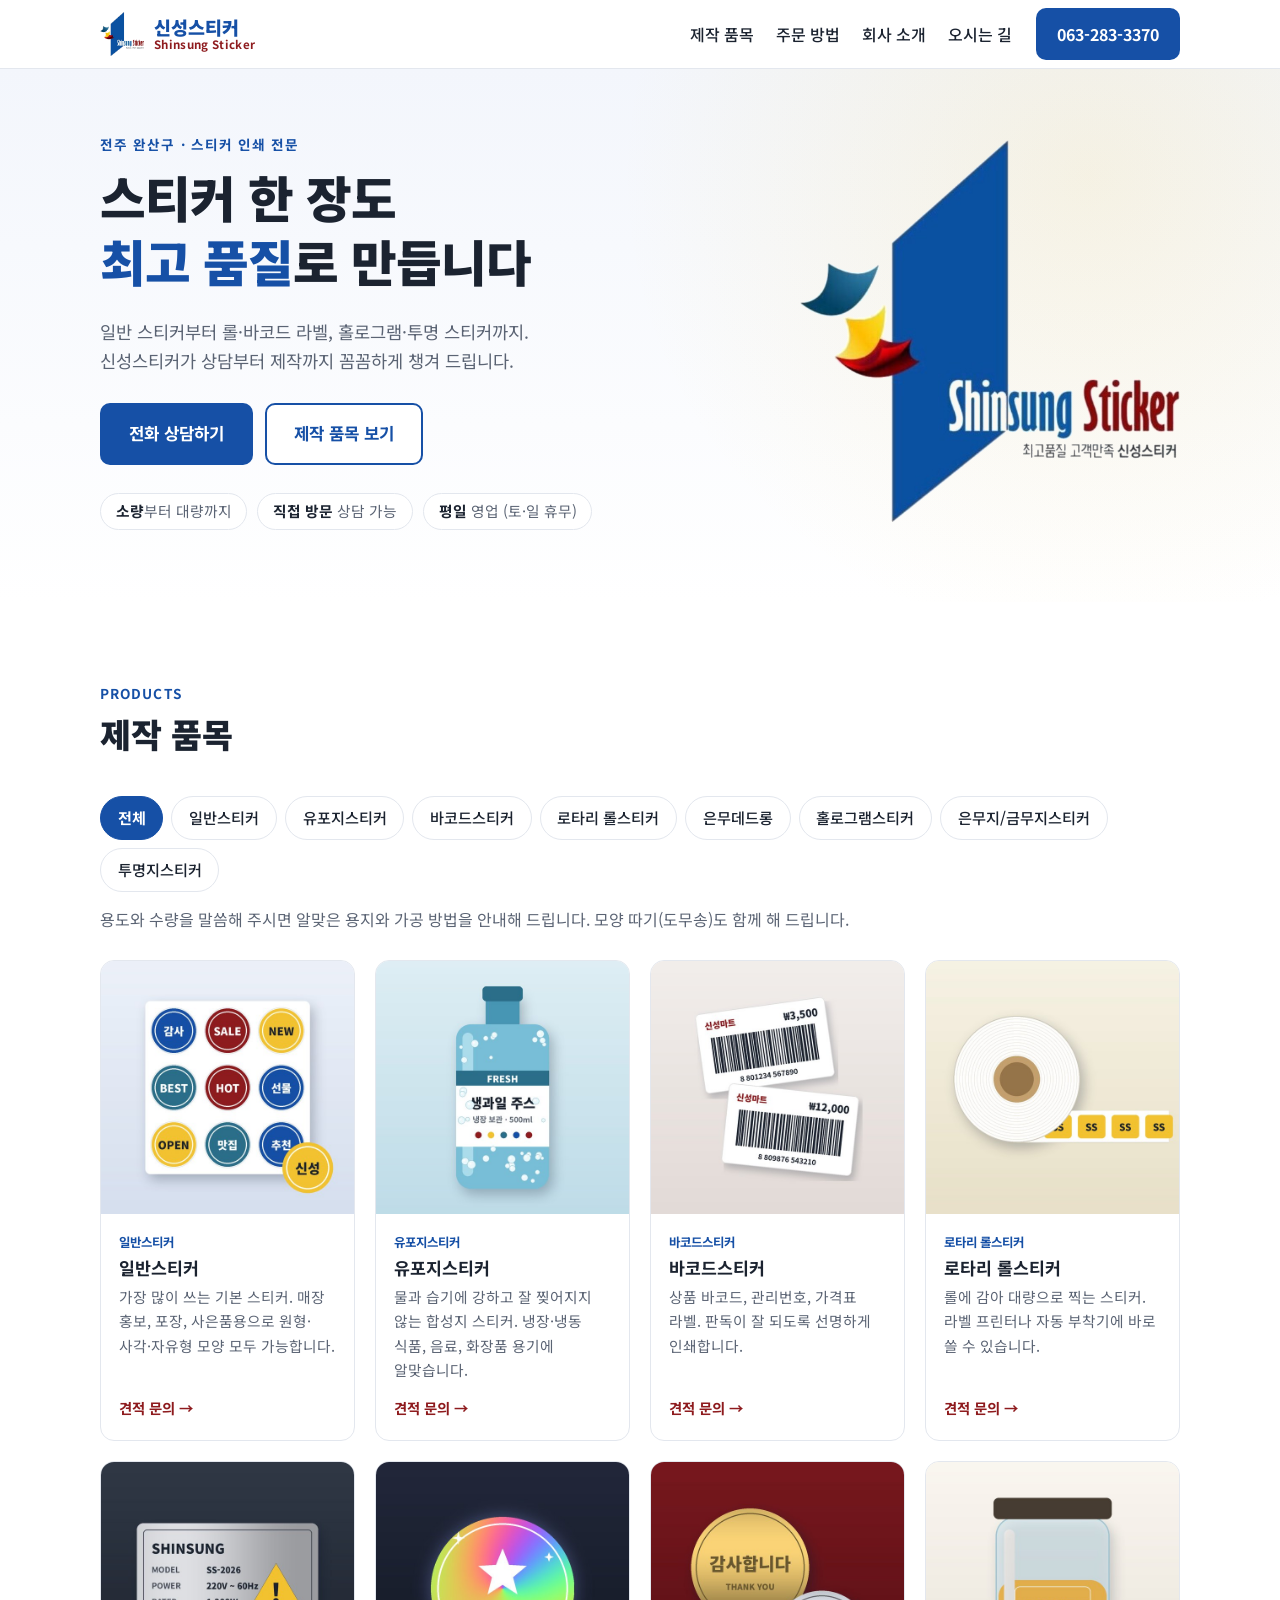
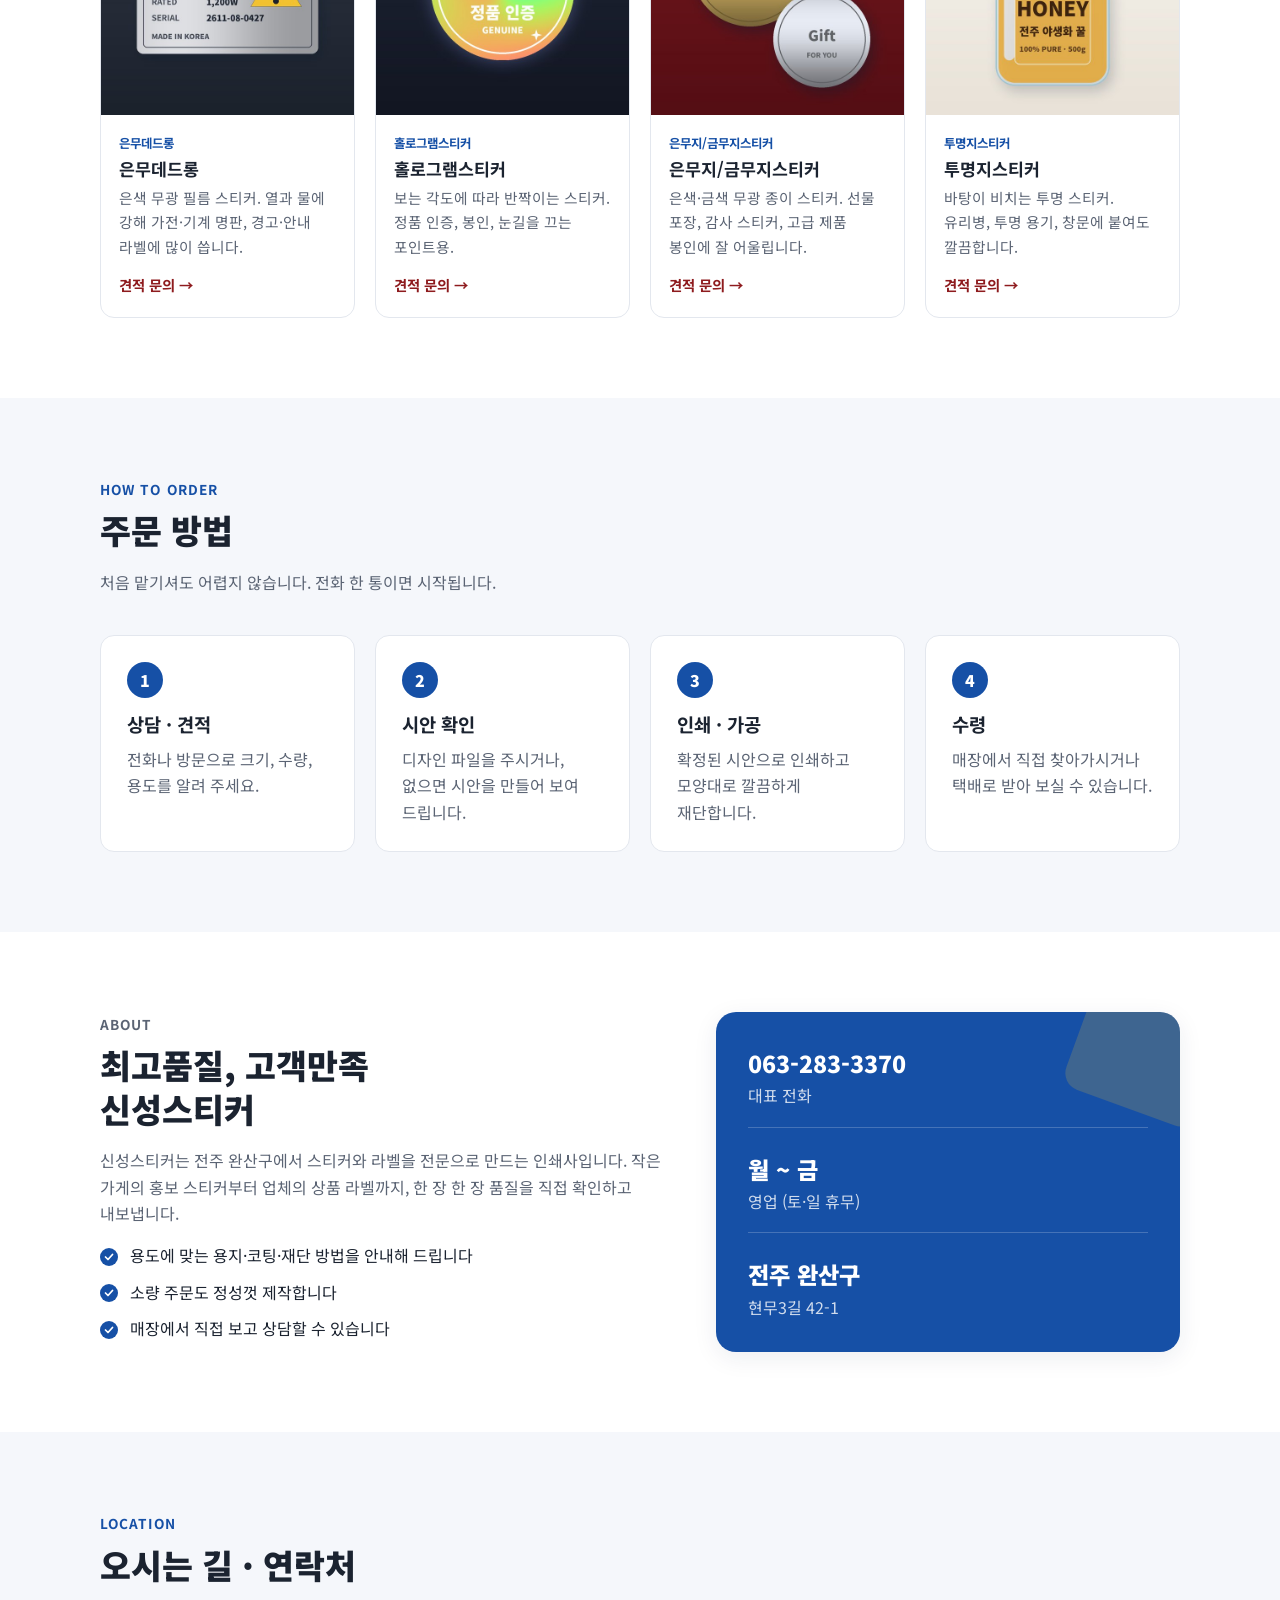
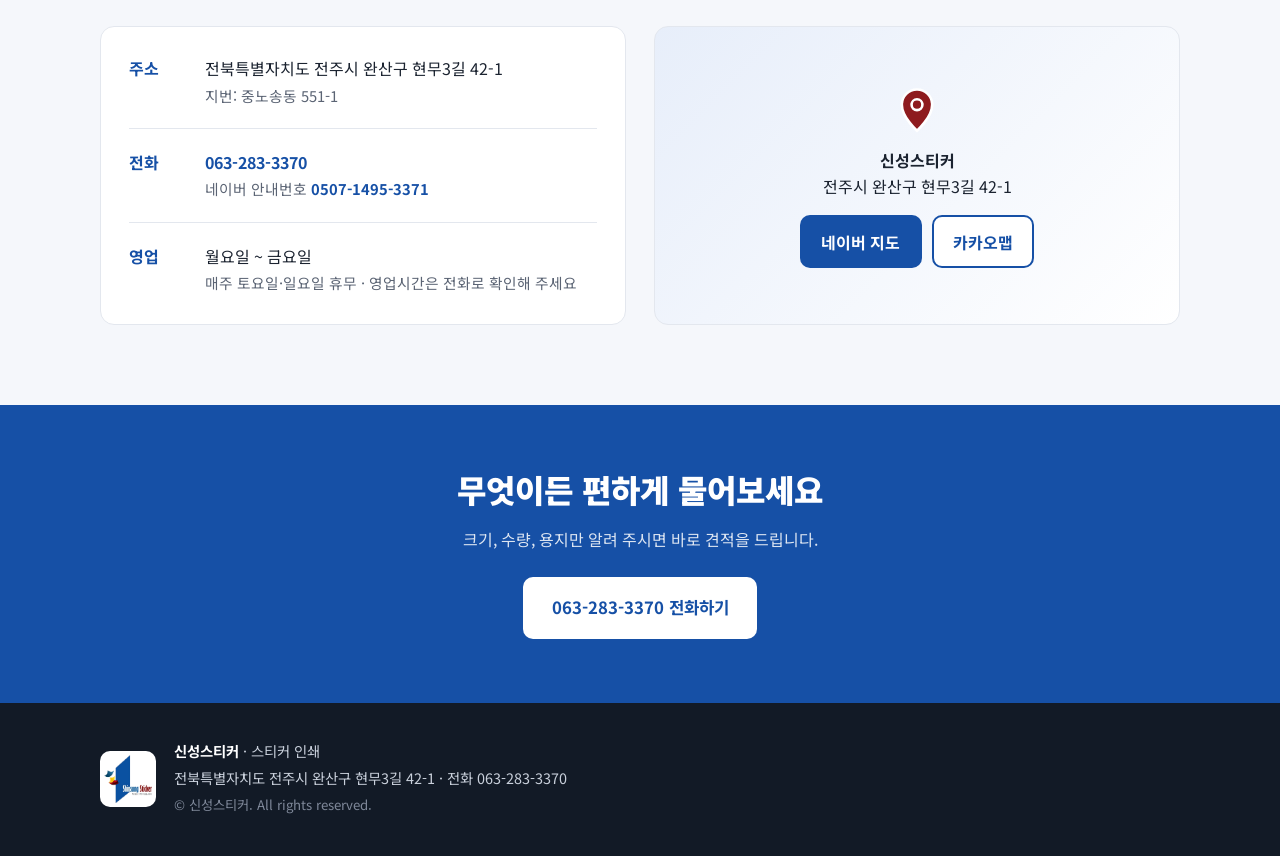
==== index.html @ f58b5557 "카드 사진을 누르면 그 품목 탭만 보이게 Co-Authored-By: Claude Opus 5.5 <noreply@anthropic.com>" ====
<!doctype html>
<html lang="ko">
<head>
  <meta charset="utf-8">
  <meta name="viewport" content="width=device-width, initial-scale=1">
  <title>신성스티커 | 전주 스티커·라벨 인쇄 전문</title>
  <meta name="description" content="전주 완산구 신성스티커 — 일반·유포지·바코드·롤·은무데드롱·홀로그램·금무지·투명 스티커를 소량부터 대량까지 제작합니다. 최고품질 고객만족. 전화 063-283-3370">
  <meta name="keywords" content="전주 스티커, 전주 스티커 인쇄, 전주 라벨 인쇄, 롤스티커, 바코드스티커, 유포지스티커, 은무데드롱, 홀로그램스티커, 투명스티커, 신성스티커">
  <link rel="canonical" href="https://sinsung.dbhouse.net/">
  <meta property="og:type" content="website">
  <meta property="og:url" content="https://sinsung.dbhouse.net/">
  <meta property="og:title" content="신성스티커 | 전주 스티커·라벨 인쇄 전문">
  <meta property="og:description" content="최고품질 고객만족 신성스티커. 스티커·라벨·인쇄물 제작 상담 063-283-3370">
  <meta property="og:image" content="https://sinsung.dbhouse.net/images/logo.png">
  <link rel="icon" href="images/logo.png">
  <link rel="preconnect" href="https://fonts.googleapis.com">
  <link rel="preconnect" href="https://fonts.gstatic.com" crossorigin>
  <link href="https://fonts.googleapis.com/css2?family=Noto+Sans+KR:wght@400;500;700;900&display=swap" rel="stylesheet">
  <link rel="stylesheet" href="style.css">
  <script type="application/ld+json">
  {
    "@context": "https://schema.org",
    "@type": "LocalBusiness",
    "name": "신성스티커",
    "description": "스티커·라벨·인쇄물 제작 전문",
    "telephone": "063-283-3370",
    "image": "https://sinsung.dbhouse.net/images/logo.png",
    "url": "https://sinsung.dbhouse.net/",
    "address": {
      "@type": "PostalAddress",
      "streetAddress": "현무3길 42-1",
      "addressLocality": "전주시 완산구",
      "addressRegion": "전북특별자치도",
      "addressCountry": "KR"
    },
    "openingHoursSpecification": [{
      "@type": "OpeningHoursSpecification",
      "dayOfWeek": ["Monday","Tuesday","Wednesday","Thursday","Friday"]
    }]
  }
  </script>
</head>
<body>

<header class="site-header">
  <div class="container header-inner">
    <a href="#top" class="brand" aria-label="신성스티커 처음으로">
      <img src="images/logo.png" alt="" width="44" height="44">
      <span class="brand-text">
        <strong>신성스티커</strong>
        <small>Shinsung Sticker</small>
      </span>
    </a>
    <nav class="nav" aria-label="주 메뉴">
      <a href="#products">제작 품목</a>
      <a href="#process">주문 방법</a>
      <a href="#about">회사 소개</a>
      <a href="#location">오시는 길</a>
    </nav>
    <a href="tel:0632833370" class="btn btn-primary header-call">063-283-3370</a>
  </div>
</header>

<main id="top">

  <!-- 첫 화면 -->
  <section class="hero">
    <div class="container hero-inner">
      <div class="hero-copy">
        <p class="eyebrow">전주 완산구 · 스티커 인쇄 전문</p>
        <h1>스티커 한 장도<br><span class="accent">최고 품질</span>로 만듭니다</h1>
        <p class="lead">
          일반 스티커부터 롤·바코드 라벨, 홀로그램·투명 스티커까지.<br>
          신성스티커가 상담부터 제작까지 꼼꼼하게 챙겨 드립니다.
        </p>
        <div class="hero-actions">
          <a href="tel:0632833370" class="btn btn-primary btn-lg">전화 상담하기</a>
          <a href="#products" class="btn btn-outline btn-lg">제작 품목 보기</a>
        </div>
        <ul class="hero-facts">
          <li><b>소량</b>부터 대량까지</li>
          <li><b>직접 방문</b> 상담 가능</li>
          <li><b>평일</b> 영업 (토·일 휴무)</li>
        </ul>
      </div>
      <div class="hero-logo">
        <img src="images/logo.png" alt="신성스티커 로고 — 최고품질 고객만족 신성스티커" width="540" height="543">
      </div>
    </div>
  </section>

  <!-- 제작 품목 -->
  <section id="products" class="section">
    <div class="container">
      <div class="section-head">
        <p class="eyebrow">PRODUCTS</p>
        <h2>제작 품목</h2>
      </div>
      <!-- PRODUCTS:START -->
      <div class="tabs" role="tablist" aria-label="스티커 종류">
        <button type="button" class="tab is-active" data-cat="all" data-desc="용도와 수량을 말씀해 주시면 알맞은 용지와 가공 방법을 안내해 드립니다. 모양 따기(도무송)도 함께 해 드립니다." aria-selected="true">전체</button>
        <button type="button" class="tab" data-cat="normal" data-desc="가장 많이 쓰는 기본 스티커. 매장 홍보, 포장, 사은품용으로 원형·사각·자유형 모양 모두 가능합니다." aria-selected="false">일반스티커</button>
        <button type="button" class="tab" data-cat="yupo" data-desc="물과 습기에 강하고 잘 찢어지지 않는 합성지 스티커. 냉장·냉동 식품, 음료, 화장품 용기에 알맞습니다." aria-selected="false">유포지스티커</button>
        <button type="button" class="tab" data-cat="barcode" data-desc="상품 바코드, 관리번호, 가격표 라벨. 판독이 잘 되도록 선명하게 인쇄합니다." aria-selected="false">바코드스티커</button>
        <button type="button" class="tab" data-cat="roll" data-desc="롤에 감아 대량으로 찍는 스티커. 라벨 프린터나 자동 부착기에 바로 쓸 수 있습니다." aria-selected="false">로타리 롤스티커</button>
        <button type="button" class="tab" data-cat="silver-pet" data-desc="은색 무광 필름 스티커. 열과 물에 강해 가전·기계 명판, 경고·안내 라벨에 많이 씁니다." aria-selected="false">은무데드롱</button>
        <button type="button" class="tab" data-cat="hologram" data-desc="보는 각도에 따라 반짝이는 스티커. 정품 인증, 봉인, 눈길을 끄는 포인트용." aria-selected="false">홀로그램스티커</button>
        <button type="button" class="tab" data-cat="metallic" data-desc="은색·금색 무광 종이 스티커. 선물 포장, 감사 스티커, 고급 제품 봉인에 잘 어울립니다." aria-selected="false">은무지/금무지스티커</button>
        <button type="button" class="tab" data-cat="clear" data-desc="바탕이 비치는 투명 스티커. 유리병, 투명 용기, 창문에 붙여도 깔끔합니다." aria-selected="false">투명지스티커</button>
      </div>
      <p class="cat-desc" id="cat-desc">용도와 수량을 말씀해 주시면 알맞은 용지와 가공 방법을 안내해 드립니다. 모양 따기(도무송)도 함께 해 드립니다.</p>
      <div class="products">
        <article class="product" data-cat="normal">
          <button type="button" class="product-media" data-cat="normal" aria-label="일반스티커만 보기"><img src="images/products/normal.jpg" alt="일반스티커" loading="lazy" width="600" height="600"></button>
          <div class="product-body">
            <span class="product-cat">일반스티커</span>
            <h3>일반스티커</h3>
            <p>가장 많이 쓰는 기본 스티커. 매장 홍보, 포장, 사은품용으로 원형·사각·자유형 모양 모두 가능합니다.</p>
            <a href="tel:0632833370" class="product-ask">견적 문의</a>
          </div>
        </article>
        <article class="product" data-cat="yupo">
          <button type="button" class="product-media" data-cat="yupo" aria-label="유포지스티커만 보기"><img src="images/products/yupo.jpg" alt="유포지스티커" loading="lazy" width="600" height="600"></button>
          <div class="product-body">
            <span class="product-cat">유포지스티커</span>
            <h3>유포지스티커</h3>
            <p>물과 습기에 강하고 잘 찢어지지 않는 합성지 스티커. 냉장·냉동 식품, 음료, 화장품 용기에 알맞습니다.</p>
            <a href="tel:0632833370" class="product-ask">견적 문의</a>
          </div>
        </article>
        <article class="product" data-cat="barcode">
          <button type="button" class="product-media" data-cat="barcode" aria-label="바코드스티커만 보기"><img src="images/products/barcode.jpg" alt="바코드스티커" loading="lazy" width="600" height="600"></button>
          <div class="product-body">
            <span class="product-cat">바코드스티커</span>
            <h3>바코드스티커</h3>
            <p>상품 바코드, 관리번호, 가격표 라벨. 판독이 잘 되도록 선명하게 인쇄합니다.</p>
            <a href="tel:0632833370" class="product-ask">견적 문의</a>
          </div>
        </article>
        <article class="product" data-cat="roll">
          <button type="button" class="product-media" data-cat="roll" aria-label="로타리 롤스티커만 보기"><img src="images/products/roll.jpg" alt="로타리 롤스티커" loading="lazy" width="600" height="600"></button>
          <div class="product-body">
            <span class="product-cat">로타리 롤스티커</span>
            <h3>로타리 롤스티커</h3>
            <p>롤에 감아 대량으로 찍는 스티커. 라벨 프린터나 자동 부착기에 바로 쓸 수 있습니다.</p>
            <a href="tel:0632833370" class="product-ask">견적 문의</a>
          </div>
        </article>
        <article class="product" data-cat="silver-pet">
          <button type="button" class="product-media" data-cat="silver-pet" aria-label="은무데드롱만 보기"><img src="images/products/silver-pet.jpg" alt="은무데드롱" loading="lazy" width="600" height="600"></button>
          <div class="product-body">
            <span class="product-cat">은무데드롱</span>
            <h3>은무데드롱</h3>
            <p>은색 무광 필름 스티커. 열과 물에 강해 가전·기계 명판, 경고·안내 라벨에 많이 씁니다.</p>
            <a href="tel:0632833370" class="product-ask">견적 문의</a>
          </div>
        </article>
        <article class="product" data-cat="hologram">
          <button type="button" class="product-media" data-cat="hologram" aria-label="홀로그램스티커만 보기"><img src="images/products/hologram.jpg" alt="홀로그램스티커" loading="lazy" width="600" height="600"></button>
          <div class="product-body">
            <span class="product-cat">홀로그램스티커</span>
            <h3>홀로그램스티커</h3>
            <p>보는 각도에 따라 반짝이는 스티커. 정품 인증, 봉인, 눈길을 끄는 포인트용.</p>
            <a href="tel:0632833370" class="product-ask">견적 문의</a>
          </div>
        </article>
        <article class="product" data-cat="metallic">
          <button type="button" class="product-media" data-cat="metallic" aria-label="은무지/금무지스티커만 보기"><img src="images/products/metallic.jpg" alt="은무지/금무지스티커" loading="lazy" width="600" height="600"></button>
          <div class="product-body">
            <span class="product-cat">은무지/금무지스티커</span>
            <h3>은무지/금무지스티커</h3>
            <p>은색·금색 무광 종이 스티커. 선물 포장, 감사 스티커, 고급 제품 봉인에 잘 어울립니다.</p>
            <a href="tel:0632833370" class="product-ask">견적 문의</a>
          </div>
        </article>
        <article class="product" data-cat="clear">
          <button type="button" class="product-media" data-cat="clear" aria-label="투명지스티커만 보기"><img src="images/products/clear.jpg" alt="투명지스티커" loading="lazy" width="600" height="600"></button>
          <div class="product-body">
            <span class="product-cat">투명지스티커</span>
            <h3>투명지스티커</h3>
            <p>바탕이 비치는 투명 스티커. 유리병, 투명 용기, 창문에 붙여도 깔끔합니다.</p>
            <a href="tel:0632833370" class="product-ask">견적 문의</a>
          </div>
        </article>
      </div>
      <!-- PRODUCTS:END -->
    </div>
  </section>

  <!-- 주문 방법 -->
  <section id="process" class="section section-alt">
    <div class="container">
      <div class="section-head">
        <p class="eyebrow">HOW TO ORDER</p>
        <h2>주문 방법</h2>
        <p>처음 맡기셔도 어렵지 않습니다. 전화 한 통이면 시작됩니다.</p>
      </div>
      <ol class="steps">
        <li>
          <span class="step-no">1</span>
          <h3>상담 · 견적</h3>
          <p>전화나 방문으로 크기, 수량, 용도를 알려 주세요.</p>
        </li>
        <li>
          <span class="step-no">2</span>
          <h3>시안 확인</h3>
          <p>디자인 파일을 주시거나, 없으면 시안을 만들어 보여 드립니다.</p>
        </li>
        <li>
          <span class="step-no">3</span>
          <h3>인쇄 · 가공</h3>
          <p>확정된 시안으로 인쇄하고 모양대로 깔끔하게 재단합니다.</p>
        </li>
        <li>
          <span class="step-no">4</span>
          <h3>수령</h3>
          <p>매장에서 직접 찾아가시거나 택배로 받아 보실 수 있습니다.</p>
        </li>
      </ol>
    </div>
  </section>

  <!-- 회사 소개 -->
  <section id="about" class="section">
    <div class="container about">
      <div class="about-copy">
        <p class="eyebrow">ABOUT</p>
        <h2>최고품질, 고객만족<br>신성스티커</h2>
        <p>
          신성스티커는 전주 완산구에서 스티커와 라벨을 전문으로 만드는 인쇄사입니다.
          작은 가게의 홍보 스티커부터 업체의 상품 라벨까지, 한 장 한 장 품질을 직접 확인하고 내보냅니다.
        </p>
        <ul class="checks">
          <li>용도에 맞는 용지·코팅·재단 방법을 안내해 드립니다</li>
          <li>소량 주문도 정성껏 제작합니다</li>
          <li>매장에서 직접 보고 상담할 수 있습니다</li>
        </ul>
      </div>
      <div class="about-panel">
        <div class="stat">
          <b>063-283-3370</b>
          <span>대표 전화</span>
        </div>
        <div class="stat">
          <b>월 ~ 금</b>
          <span>영업 (토·일 휴무)</span>
        </div>
        <div class="stat">
          <b>전주 완산구</b>
          <span>현무3길 42-1</span>
        </div>
      </div>
    </div>
  </section>

  <!-- 오시는 길 -->
  <section id="location" class="section section-alt">
    <div class="container">
      <div class="section-head">
        <p class="eyebrow">LOCATION</p>
        <h2>오시는 길 · 연락처</h2>
      </div>
      <div class="location">
        <dl class="info">
          <div>
            <dt>주소</dt>
            <dd>
              전북특별자치도 전주시 완산구 현무3길 42-1<br>
              <span class="muted">지번: 중노송동 551-1</span>
            </dd>
          </div>
          <div>
            <dt>전화</dt>
            <dd>
              <a href="tel:0632833370">063-283-3370</a><br>
              <span class="muted">네이버 안내번호 <a href="tel:050714953371">0507-1495-3371</a></span>
            </dd>
          </div>
          <div>
            <dt>영업</dt>
            <dd>월요일 ~ 금요일<br><span class="muted">매주 토요일·일요일 휴무 · 영업시간은 전화로 확인해 주세요</span></dd>
          </div>
        </dl>
        <div class="map-card">
          <svg class="map-pin" viewBox="0 0 24 24" aria-hidden="true"><path d="M12 22s7-6.2 7-12a7 7 0 1 0-14 0c0 5.8 7 12 7 12z"/><circle cx="12" cy="10" r="2.5"/></svg>
          <p><b>신성스티커</b><br>전주시 완산구 현무3길 42-1</p>
          <div class="map-actions">
            <a class="btn btn-primary" href="https://map.naver.com/p/search/%EC%A0%84%EC%A3%BC%20%EC%8B%A0%EC%84%B1%EC%8A%A4%ED%8B%B0%EC%BB%A4" target="_blank" rel="noopener">네이버 지도</a>
            <a class="btn btn-outline" href="https://map.kakao.com/?q=%EC%A0%84%EC%A3%BC%20%EC%8B%A0%EC%84%B1%EC%8A%A4%ED%8B%B0%EC%BB%A4" target="_blank" rel="noopener">카카오맵</a>
          </div>
        </div>
      </div>
    </div>
  </section>

  <!-- 마지막 안내 -->
  <section class="cta">
    <div class="container cta-inner">
      <h2>무엇이든 편하게 물어보세요</h2>
      <p>크기, 수량, 용지만 알려 주시면 바로 견적을 드립니다.</p>
      <a href="tel:0632833370" class="btn btn-light btn-lg">063-283-3370 전화하기</a>
    </div>
  </section>

</main>

<footer class="site-footer">
  <div class="container footer-inner">
    <img src="images/logo.png" alt="" width="56" height="56">
    <div>
      <p><strong>신성스티커</strong> · 스티커 인쇄</p>
      <p>전북특별자치도 전주시 완산구 현무3길 42-1 · 전화 063-283-3370</p>
      <p class="muted">© 신성스티커. All rights reserved.</p>
    </div>
  </div>
</footer>

<!-- 휴대폰 하단 고정 버튼 -->
<div class="mobile-bar">
  <a href="tel:0632833370" class="mb-call">전화 상담</a>
  <a href="https://map.naver.com/p/search/%EC%A0%84%EC%A3%BC%20%EC%8B%A0%EC%84%B1%EC%8A%A4%ED%8B%B0%EC%BB%A4" target="_blank" rel="noopener" class="mb-map">길찾기</a>
</div>

<script>
  // 제작 품목 탭: 고른 종류의 카드만 보여 준다
  (function () {
    var tabs = document.querySelectorAll('.tab');
    var items = document.querySelectorAll('.product');
    var desc = document.getElementById('cat-desc');
    tabs.forEach(function (tab) {
      tab.addEventListener('click', function () {
        var cat = tab.dataset.cat;
        tabs.forEach(function (t) {
          var on = t === tab;
          t.classList.toggle('is-active', on);
          t.setAttribute('aria-selected', on);
        });
        items.forEach(function (it) {
          it.hidden = cat !== 'all' && it.dataset.cat !== cat;
        });
        desc.textContent = tab.dataset.desc;
        tab.scrollIntoView({ block: 'nearest', inline: 'center', behavior: 'smooth' });
      });
    });
    // 카드 사진을 누르면 그 종류 탭으로
    document.querySelectorAll('.product-media').forEach(function (m) {
      m.addEventListener('click', function () {
        var tab = document.querySelector('.tab[data-cat="' + m.dataset.cat + '"]');
        if (tab.classList.contains('is-active')) return;
        tab.click();
        document.getElementById('products').scrollIntoView({ behavior: 'smooth' });
      });
    });
  })();
</script>
</body>
</html>
---- style.css ----
/* 신성스티커 — 로고 색을 바탕으로 한 깔끔한 스타일 */
:root {
  --blue: #1650a6;
  --blue-dark: #0e3a7d;
  --red: #8e1b1e;
  --yellow: #f2c230;
  --teal: #2a6e8a;
  --ink: #1b2330;
  --sub: #5b6474;
  --line: #e3e7ee;
  --bg: #ffffff;
  --bg-alt: #f5f7fb;
  --radius: 14px;
  --shadow: 0 6px 24px rgba(20, 40, 80, .08);
}

* { box-sizing: border-box; }
html { scroll-behavior: smooth; scroll-padding-top: 76px; }
body {
  margin: 0;
  font-family: "Noto Sans KR", system-ui, -apple-system, sans-serif;
  color: var(--ink);
  background: var(--bg);
  line-height: 1.65;
  word-break: keep-all;
  -webkit-font-smoothing: antialiased;
}
img { max-width: 100%; height: auto; display: block; }
a { color: var(--blue); }
h1, h2, h3 { line-height: 1.3; margin: 0 0 .5em; }
p { margin: 0 0 1em; }

.container { width: 100%; max-width: 1120px; margin: 0 auto; padding: 0 20px; }
.muted { color: var(--sub); font-size: .92em; }
.eyebrow {
  color: var(--blue); font-weight: 700; font-size: .85rem;
  letter-spacing: .08em; margin-bottom: .6em;
}

/* 버튼 */
.btn {
  display: inline-flex; align-items: center; justify-content: center;
  padding: .7em 1.2em; border-radius: 10px; font-weight: 700;
  text-decoration: none; border: 2px solid transparent; transition: .15s;
  white-space: nowrap;
}
.btn-lg { padding: .9em 1.6em; font-size: 1.05rem; }
.btn-primary { background: var(--blue); color: #fff; }
.btn-primary:hover { background: var(--blue-dark); }
.btn-outline { border-color: var(--blue); color: var(--blue); background: #fff; }
.btn-outline:hover { background: var(--bg-alt); }
.btn-light { background: #fff; color: var(--blue); }
.btn-light:hover { background: #eef3fb; }

/* 머리글 */
.site-header {
  position: sticky; top: 0; z-index: 50;
  background: rgba(255,255,255,.95); backdrop-filter: blur(8px);
  border-bottom: 1px solid var(--line);
}
.header-inner { display: flex; align-items: center; gap: 24px; height: 68px; }
.brand { display: flex; align-items: center; gap: 10px; text-decoration: none; color: var(--ink); }
.brand img { width: 44px; height: 44px; object-fit: contain; }
.brand-text { display: flex; flex-direction: column; line-height: 1.15; }
.brand-text strong { font-size: 1.15rem; font-weight: 900; color: var(--blue); }
.brand-text small { font-size: .72rem; color: var(--red); font-weight: 700; letter-spacing: .03em; }
.nav { display: flex; gap: 22px; margin-left: auto; }
.nav a { color: var(--ink); text-decoration: none; font-weight: 500; }
.nav a:hover { color: var(--blue); }

/* 첫 화면 */
.hero {
  background:
    radial-gradient(circle at 85% 20%, rgba(242,194,48,.12), transparent 40%),
    linear-gradient(180deg, #f3f6fc 0%, #fff 100%);
  padding: 64px 0 72px;
}
.hero-inner { display: grid; grid-template-columns: 1.2fr .8fr; gap: 40px; align-items: center; }
.hero h1 { font-size: clamp(2rem, 4.6vw, 3.1rem); font-weight: 900; letter-spacing: -.02em; }
.accent { color: var(--blue); position: relative; }
.accent::after {
  content: ""; position: absolute; left: 0; right: 0; bottom: .08em; height: .28em;
  background: var(--yellow); opacity: .45; z-index: -1;
}
.lead { font-size: 1.1rem; color: var(--sub); }
.hero-actions { display: flex; flex-wrap: wrap; gap: 12px; margin: 28px 0; }
.hero-facts { list-style: none; padding: 0; margin: 0; display: flex; flex-wrap: wrap; gap: 10px; }
.hero-facts li {
  background: #fff; border: 1px solid var(--line); border-radius: 999px;
  padding: .35em 1em; font-size: .92rem; color: var(--sub);
}
.hero-facts b { color: var(--ink); }
.hero-logo img { max-width: 380px; margin-left: auto; }

/* 공통 구역 */
.section { padding: 80px 0; }
.section-alt { background: var(--bg-alt); }
.section-head { max-width: 640px; margin-bottom: 40px; }
.section-head h2 { font-size: clamp(1.6rem, 3vw, 2.1rem); font-weight: 900; }
.section-head p:last-child { color: var(--sub); }

/* 제작 품목: 탭 + 사진 카드 */
.tabs { display: flex; flex-wrap: wrap; gap: 8px; margin-bottom: 14px; }
.tab {
  flex: none; font: inherit; font-weight: 500; font-size: .95rem; cursor: pointer;
  padding: .55em 1.1em; border-radius: 999px; border: 1px solid var(--line);
  background: #fff; color: var(--ink); transition: .15s;
}
.tab:hover { border-color: var(--blue); color: var(--blue); }
.tab.is-active { background: var(--blue); border-color: var(--blue); color: #fff; font-weight: 700; }
.cat-desc { color: var(--sub); margin-bottom: 28px; min-height: 1.65em; }
.products { display: grid; grid-template-columns: repeat(4, 1fr); gap: 20px; }
.product {
  background: #fff; border: 1px solid var(--line); border-radius: var(--radius);
  overflow: hidden; display: flex; flex-direction: column; transition: .15s;
}
.product[hidden] { display: none; }
.product:hover { box-shadow: var(--shadow); transform: translateY(-2px); }
.product-media {
  display: block; width: 100%; aspect-ratio: 1 / 1; padding: 0; border: 0;
  background: var(--bg-alt); cursor: pointer; overflow: hidden;
}
.product-media img { width: 100%; height: 100%; object-fit: cover; transition: transform .3s; }
.product-media:hover img { transform: scale(1.04); }
.product-media:focus-visible { outline: 3px solid var(--blue); outline-offset: -3px; }
.ph {
  width: 100%; height: 100%; display: flex; flex-direction: column;
  align-items: center; justify-content: center; gap: 10px; font-size: .85rem; font-weight: 500;
}
.ph svg { width: 56px; height: 56px; fill: none; stroke: currentColor; stroke-width: 1.6; stroke-linecap: round; stroke-linejoin: round; }
.product-body { padding: 18px 18px 20px; display: flex; flex-direction: column; flex: 1; }
.product-cat { font-size: .78rem; font-weight: 700; color: var(--blue); margin-bottom: 4px; }
.product h3 { font-size: 1.08rem; margin-bottom: .35em; }
.product p { color: var(--sub); font-size: .92rem; margin: 0 0 14px; }
.product-ask {
  margin-top: auto; align-self: flex-start; font-weight: 700; font-size: .9rem;
  text-decoration: none; color: var(--red);
}
.product-ask::after { content: " →"; }
.c-blue { background: #e7eefa; color: var(--blue); }
.c-red { background: #f6e6e6; color: var(--red); }
.c-yellow { background: #fdf4d6; color: #a07800; }
.c-teal { background: #e2eff4; color: var(--teal); }

/* 주문 절차 */
.steps { list-style: none; padding: 0; margin: 0; display: grid; grid-template-columns: repeat(4, 1fr); gap: 20px; counter-reset: s; }
.steps li { background: #fff; border-radius: var(--radius); padding: 26px; border: 1px solid var(--line); position: relative; }
.steps p { color: var(--sub); margin: 0; }
.step-no {
  display: inline-grid; place-items: center; width: 36px; height: 36px; border-radius: 50%;
  background: var(--blue); color: #fff; font-weight: 900; margin-bottom: 14px;
}

/* 소개 */
.about { display: grid; grid-template-columns: 1.1fr .9fr; gap: 48px; align-items: center; }
.about h2 { font-size: clamp(1.6rem, 3vw, 2.1rem); font-weight: 900; }
.about-copy > p { color: var(--sub); }
.checks { list-style: none; padding: 0; margin: 0; }
.checks li { padding-left: 30px; position: relative; margin-bottom: 10px; }
.checks li::before {
  content: ""; position: absolute; left: 0; top: .35em; width: 18px; height: 18px; border-radius: 50%;
  background: var(--blue) url("data:image/svg+xml,%3Csvg xmlns='http://www.w3.org/2000/svg' viewBox='0 0 24 24' fill='none' stroke='white' stroke-width='3.5' stroke-linecap='round' stroke-linejoin='round'%3E%3Cpath d='M5 12l5 5 9-10'/%3E%3C/svg%3E") center/12px no-repeat;
}
.about-panel {
  background: var(--blue); color: #fff; border-radius: 20px; padding: 32px;
  display: grid; gap: 22px; box-shadow: var(--shadow);
  position: relative; overflow: hidden;
}
.about-panel::before {
  content: ""; position: absolute; right: -40px; top: -40px; width: 140px; height: 140px;
  background: var(--yellow); opacity: .18; transform: rotate(20deg); border-radius: 18px;
}
.stat { display: flex; flex-direction: column; border-bottom: 1px solid rgba(255,255,255,.2); padding-bottom: 18px; }
.stat:last-child { border-bottom: 0; padding-bottom: 0; }
.stat b { font-size: 1.45rem; font-weight: 900; }
.stat span { opacity: .8; }

/* 오시는 길 */
.location { display: grid; grid-template-columns: 1fr 1fr; gap: 28px; align-items: stretch; }
.info { margin: 0; background: #fff; border-radius: var(--radius); border: 1px solid var(--line); padding: 8px 28px; }
.info > div { display: grid; grid-template-columns: 64px 1fr; gap: 12px; padding: 20px 0; border-bottom: 1px solid var(--line); }
.info > div:last-child { border-bottom: 0; }
.info dt { font-weight: 700; color: var(--blue); }
.info dd { margin: 0; }
.info a { font-weight: 700; text-decoration: none; }
.map-card {
  background: linear-gradient(135deg, #e7eefa, #fff); border: 1px solid var(--line);
  border-radius: var(--radius); padding: 32px; display: flex; flex-direction: column;
  align-items: center; justify-content: center; text-align: center;
}
.map-pin { width: 52px; height: 52px; fill: var(--red); stroke: #fff; stroke-width: 1.2; margin-bottom: 12px; }
.map-actions { display: flex; gap: 10px; flex-wrap: wrap; justify-content: center; }

/* 마지막 안내 */
.cta { background: var(--blue); color: #fff; padding: 64px 0; text-align: center; }
.cta h2 { font-size: clamp(1.5rem, 3vw, 2rem); font-weight: 900; }
.cta p { opacity: .85; margin-bottom: 24px; }

/* 바닥글 */
.site-footer { background: #121a26; color: #c9d0db; padding: 36px 0; font-size: .9rem; }
.footer-inner { display: flex; gap: 18px; align-items: center; }
.footer-inner img { width: 56px; height: 56px; object-fit: contain; background: #fff; border-radius: 10px; padding: 4px; }
.site-footer p { margin: 0 0 4px; }
.site-footer strong { color: #fff; }
.site-footer .muted { color: #7f8899; }

/* 휴대폰 하단 버튼 */
.mobile-bar { display: none; }

@media (max-width: 900px) {
  .nav { display: none; }
  .header-call { margin-left: auto; }
  .hero-inner, .about, .location { grid-template-columns: 1fr; }
  .hero-logo { display: none; }
  .products { grid-template-columns: repeat(2, 1fr); }
  .steps { grid-template-columns: repeat(2, 1fr); }
}

@media (max-width: 600px) {
  body { padding-bottom: 64px; }
  .container { padding: 0 16px; }
  .header-call { display: none; }
  .hero { padding: 40px 0 48px; }
  .hero-actions .btn { flex: 1; }
  .section { padding: 56px 0; }
  .steps { grid-template-columns: 1fr; }
  .tabs {
    flex-wrap: nowrap; overflow-x: auto; margin: 0 -16px 14px; padding: 0 16px 6px;
    scrollbar-width: none; -webkit-overflow-scrolling: touch;
  }
  .tabs::-webkit-scrollbar { display: none; }
  .products { gap: 12px; }
  .product-body { padding: 14px 14px 16px; }
  .product p { font-size: .88rem; }
  .info { padding: 4px 18px; }
  .footer-inner { flex-direction: column; align-items: flex-start; }
  .mobile-bar {
    display: grid; grid-template-columns: 2fr 1fr; position: fixed; left: 0; right: 0; bottom: 0; z-index: 60;
    box-shadow: 0 -4px 16px rgba(0,0,0,.08);
  }
  .mobile-bar a {
    display: flex; align-items: center; justify-content: center; height: 60px;
    font-weight: 700; text-decoration: none; font-size: 1.05rem;
  }
  .mb-call { background: var(--blue); color: #fff; }
  .mb-map { background: #fff; color: var(--blue); }
}
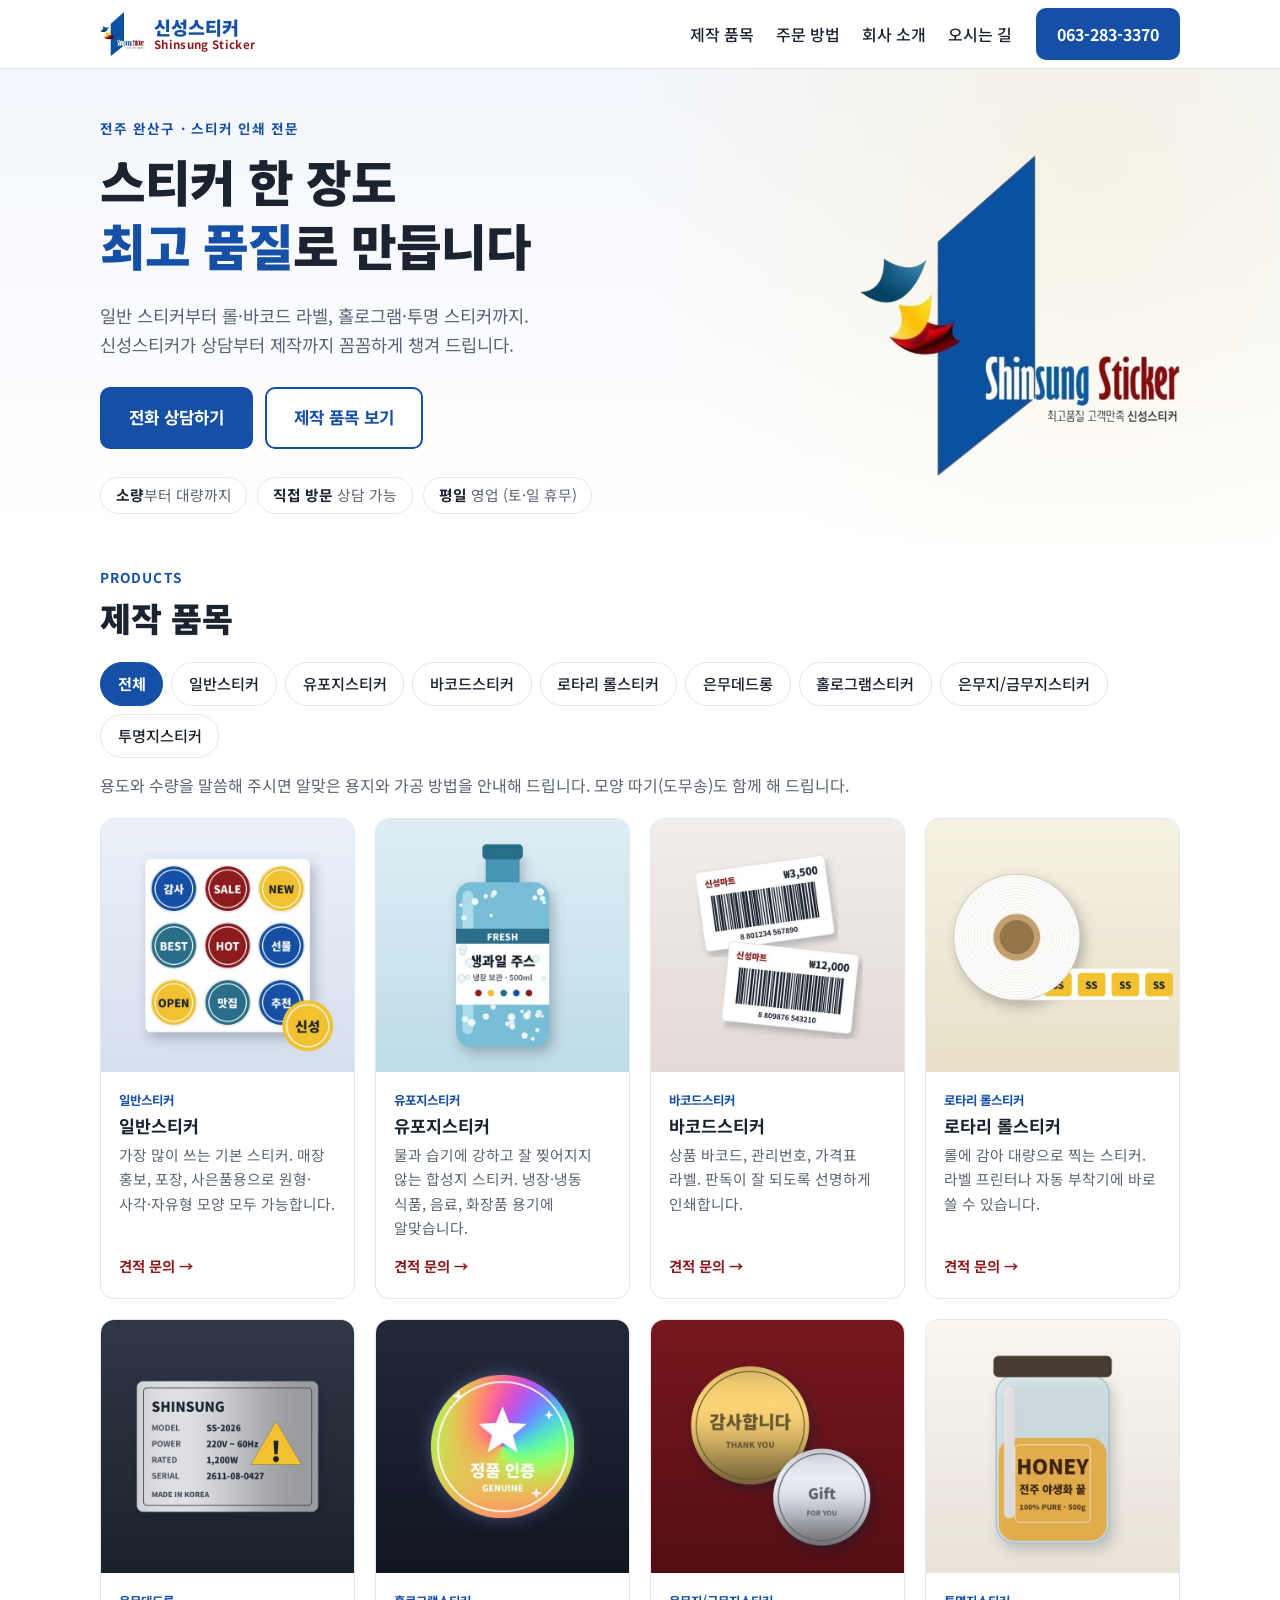
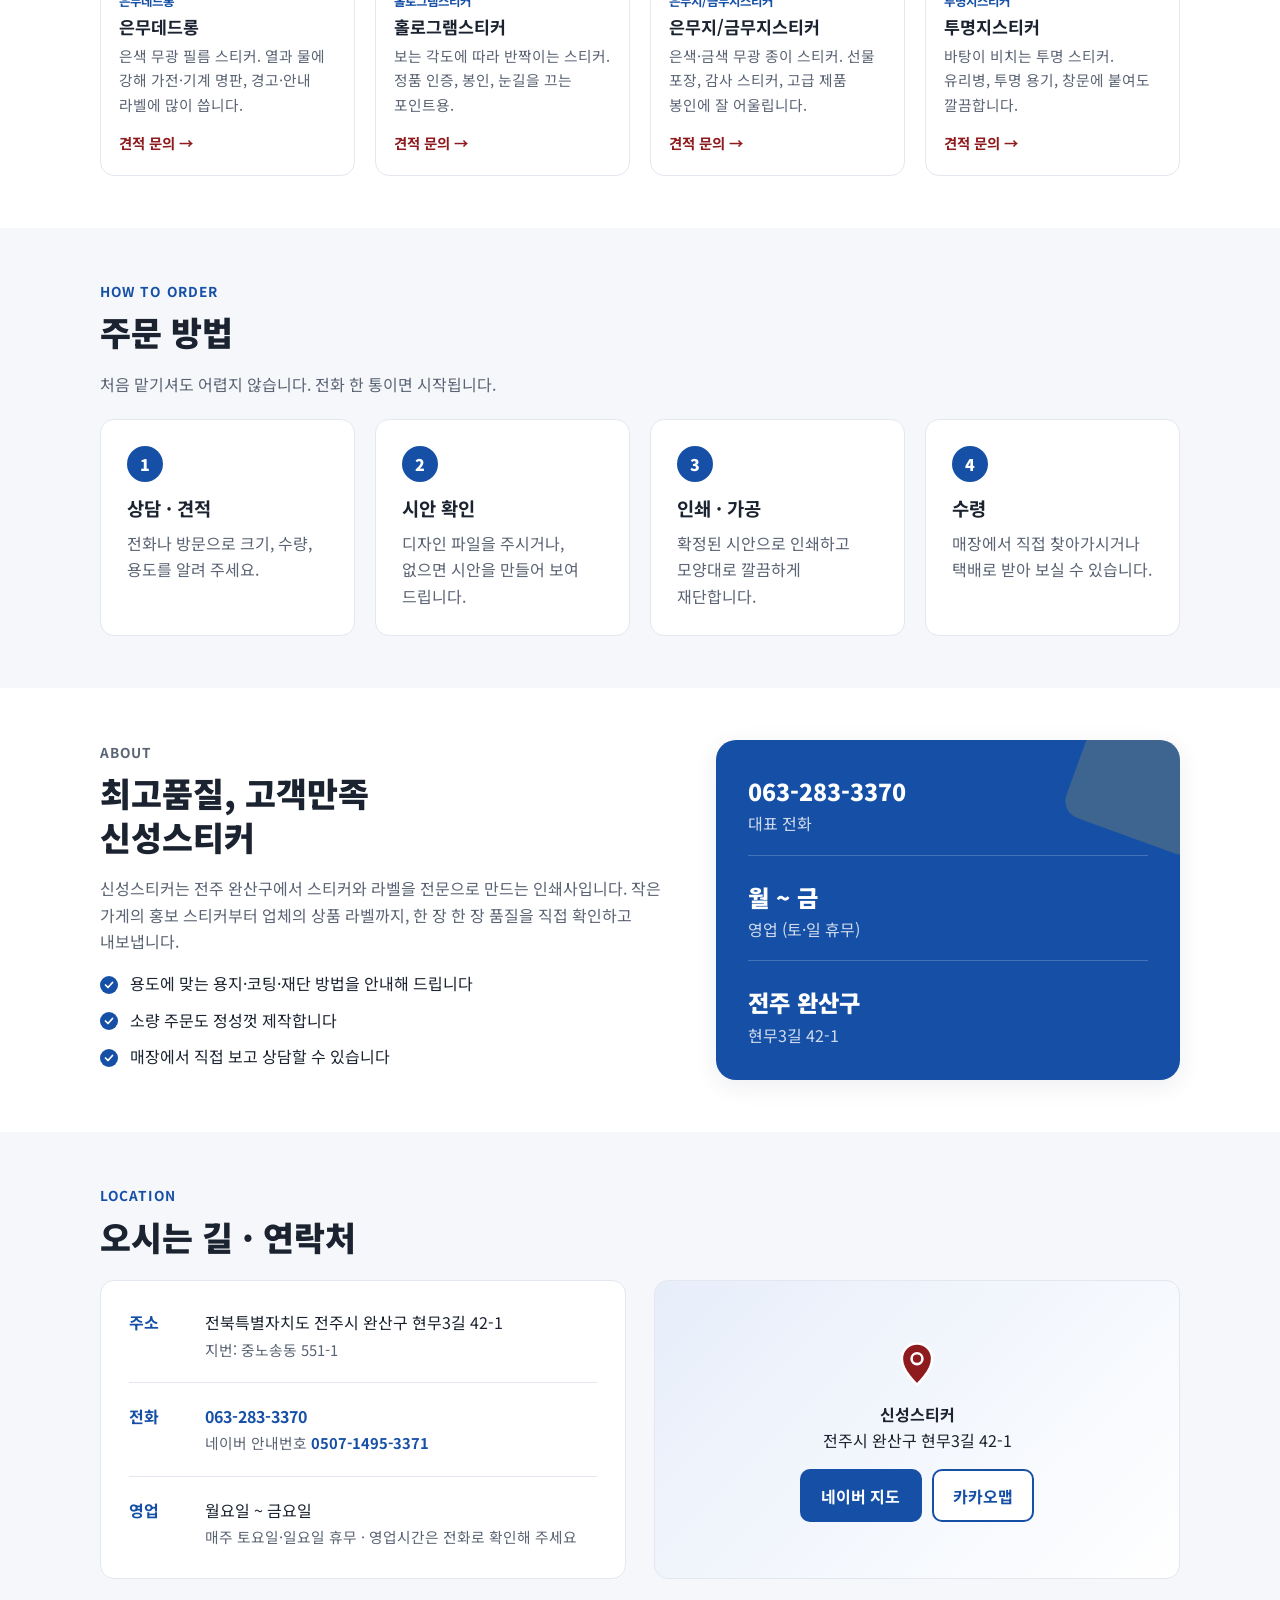
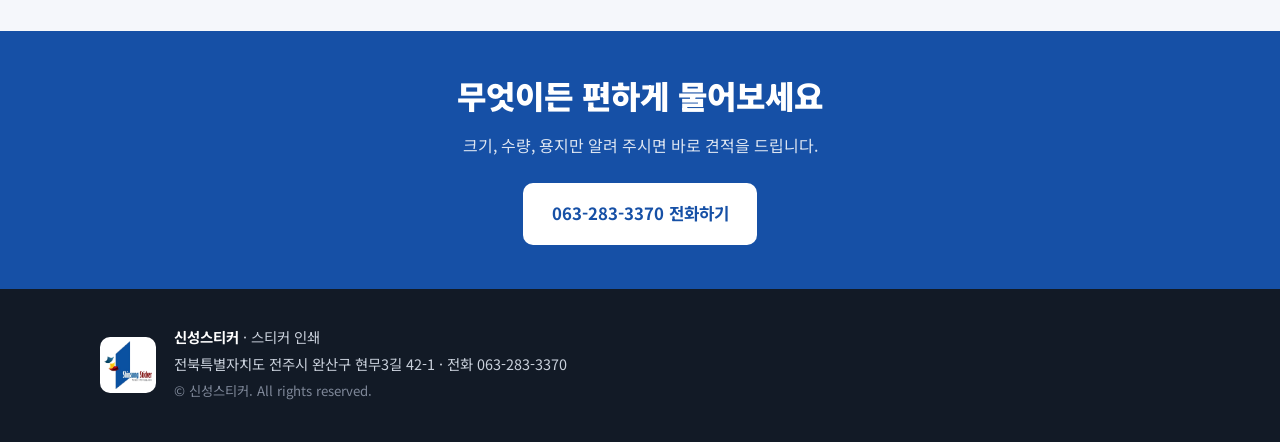
==== commit f23eceb8: "검색 키워드 보강, 구역 간격 줄이기 - 제목·설명·키워드·OG 정보, JSON-LD(영문 상호, 서비스 지역, 스티커 8종), 사진 alt 보강 - 구역 여백 PC 80→52px" ====
--- a/index.html
+++ b/index.html
@@ -3,15 +3,20 @@
 <head>
   <meta charset="utf-8">
   <meta name="viewport" content="width=device-width, initial-scale=1">
-  <title>신성스티커 | 전주 스티커·라벨 인쇄 전문</title>
-  <meta name="description" content="전주 완산구 신성스티커 — 일반·유포지·바코드·롤·은무데드롱·홀로그램·금무지·투명 스티커를 소량부터 대량까지 제작합니다. 최고품질 고객만족. 전화 063-283-3370">
-  <meta name="keywords" content="전주 스티커, 전주 스티커 인쇄, 전주 라벨 인쇄, 롤스티커, 바코드스티커, 유포지스티커, 은무데드롱, 홀로그램스티커, 투명스티커, 신성스티커">
+  <title>전주 스티커 인쇄·라벨 제작 | 신성스티커</title>
+  <meta name="description" content="전주 완산구 스티커 인쇄 전문 신성스티커. 일반스티커, 유포지·바코드·로타리 롤스티커, 은무데드롱, 홀로그램, 금무지·은무지, 투명 스티커를 소량부터 대량까지 제작합니다. 전화 상담 063-283-3370">
+  <meta name="keywords" content="전주 스티커, 전주 스티커 인쇄, 전주 스티커 제작, 전주 라벨, 전주 라벨 인쇄, 전주 인쇄소, 전주 인쇄, 완산구 인쇄, 전북 스티커, 전북 스티커 인쇄, 스티커 인쇄, 스티커 제작, 라벨 스티커, 라벨 인쇄, 소량 스티커, 상품 라벨, 일반스티커, 유포지스티커, 방수 스티커, 바코드스티커, 바코드 라벨, 롤스티커, 로타리 롤스티커, 롤라벨, 은무데드롱, 데드롱 스티커, 명판 스티커, 홀로그램스티커, 정품 인증 스티커, 금무지스티커, 은무지스티커, 투명스티커, 투명지스티커, 도무송, 신성스티커">
+  <meta name="robots" content="index, follow">
+  <meta name="author" content="신성스티커">
   <link rel="canonical" href="https://sinsung.dbhouse.net/">
   <meta property="og:type" content="website">
+  <meta property="og:site_name" content="신성스티커">
+  <meta property="og:locale" content="ko_KR">
   <meta property="og:url" content="https://sinsung.dbhouse.net/">
-  <meta property="og:title" content="신성스티커 | 전주 스티커·라벨 인쇄 전문">
-  <meta property="og:description" content="최고품질 고객만족 신성스티커. 스티커·라벨·인쇄물 제작 상담 063-283-3370">
+  <meta property="og:title" content="전주 스티커 인쇄·라벨 제작 | 신성스티커">
+  <meta property="og:description" content="일반·유포지·바코드·롤·은무데드롱·홀로그램·금무지·투명 스티커 제작. 전주 완산구 신성스티커, 전화 상담 063-283-3370">
   <meta property="og:image" content="https://sinsung.dbhouse.net/images/logo.png">
+  <meta name="twitter:card" content="summary">
   <link rel="icon" href="images/logo.png">
   <link rel="preconnect" href="https://fonts.googleapis.com">
   <link rel="preconnect" href="https://fonts.gstatic.com" crossorigin>
@@ -22,7 +27,8 @@
     "@context": "https://schema.org",
     "@type": "LocalBusiness",
     "name": "신성스티커",
-    "description": "스티커·라벨·인쇄물 제작 전문",
+    "alternateName": "Shinsung Sticker",
+    "description": "전주 완산구 스티커·라벨 인쇄 전문. 일반, 유포지, 바코드, 로타리 롤, 은무데드롱, 홀로그램, 은무지/금무지, 투명 스티커 제작.",
     "telephone": "063-283-3370",
     "image": "https://sinsung.dbhouse.net/images/logo.png",
     "url": "https://sinsung.dbhouse.net/",
@@ -33,10 +39,93 @@
       "addressRegion": "전북특별자치도",
       "addressCountry": "KR"
     },
-    "openingHoursSpecification": [{
-      "@type": "OpeningHoursSpecification",
-      "dayOfWeek": ["Monday","Tuesday","Wednesday","Thursday","Friday"]
-    }]
+    "areaServed": [
+      "전주시",
+      "전북특별자치도"
+    ],
+    "openingHoursSpecification": [
+      {
+        "@type": "OpeningHoursSpecification",
+        "dayOfWeek": [
+          "Monday",
+          "Tuesday",
+          "Wednesday",
+          "Thursday",
+          "Friday"
+        ]
+      }
+    ],
+    "keywords": "전주 스티커, 전주 스티커 인쇄, 전주 라벨 인쇄, 롤스티커, 투명스티커, 홀로그램스티커",
+    "hasOfferCatalog": {
+      "@type": "OfferCatalog",
+      "name": "스티커 제작 품목",
+      "itemListElement": [
+        {
+          "@type": "Offer",
+          "itemOffered": {
+            "@type": "Service",
+            "name": "일반스티커",
+            "description": "가장 많이 쓰는 기본 스티커. 매장 홍보, 포장, 사은품용으로 원형·사각·자유형 모양 모두 가능합니다."
+          }
+        },
+        {
+          "@type": "Offer",
+          "itemOffered": {
+            "@type": "Service",
+            "name": "유포지스티커",
+            "description": "물과 습기에 강하고 잘 찢어지지 않는 합성지 스티커. 냉장·냉동 식품, 음료, 화장품 용기에 알맞습니다."
+          }
+        },
+        {
+          "@type": "Offer",
+          "itemOffered": {
+            "@type": "Service",
+            "name": "바코드스티커",
+            "description": "상품 바코드, 관리번호, 가격표 라벨. 판독이 잘 되도록 선명하게 인쇄합니다."
+          }
+        },
+        {
+          "@type": "Offer",
+          "itemOffered": {
+            "@type": "Service",
+            "name": "로타리 롤스티커",
+            "description": "롤에 감아 대량으로 찍는 스티커. 라벨 프린터나 자동 부착기에 바로 쓸 수 있습니다."
+          }
+        },
+        {
+          "@type": "Offer",
+          "itemOffered": {
+            "@type": "Service",
+            "name": "은무데드롱",
+            "description": "은색 무광 필름 스티커. 열과 물에 강해 가전·기계 명판, 경고·안내 라벨에 많이 씁니다."
+          }
+        },
+        {
+          "@type": "Offer",
+          "itemOffered": {
+            "@type": "Service",
+            "name": "홀로그램스티커",
+            "description": "보는 각도에 따라 반짝이는 스티커. 정품 인증, 봉인, 눈길을 끄는 포인트용."
+          }
+        },
+        {
+          "@type": "Offer",
+          "itemOffered": {
+            "@type": "Service",
+            "name": "은무지/금무지스티커",
+            "description": "은색·금색 무광 종이 스티커. 선물 포장, 감사 스티커, 고급 제품 봉인에 잘 어울립니다."
+          }
+        },
+        {
+          "@type": "Offer",
+          "itemOffered": {
+            "@type": "Service",
+            "name": "투명지스티커",
+            "description": "바탕이 비치는 투명 스티커. 유리병, 투명 용기, 창문에 붙여도 깔끔합니다."
+          }
+        }
+      ]
+    }
   }
   </script>
 </head>
@@ -111,7 +200,7 @@
       <p class="cat-desc" id="cat-desc">용도와 수량을 말씀해 주시면 알맞은 용지와 가공 방법을 안내해 드립니다. 모양 따기(도무송)도 함께 해 드립니다.</p>
       <div class="products">
         <article class="product" data-cat="normal">
-          <button type="button" class="product-media" data-cat="normal" aria-label="일반스티커만 보기"><img src="images/products/normal.jpg" alt="일반스티커" loading="lazy" width="600" height="600"></button>
+          <button type="button" class="product-media" data-cat="normal" aria-label="일반스티커만 보기"><img src="images/products/normal.jpg" alt="일반스티커 제작 예시 - 전주 신성스티커" loading="lazy" width="600" height="600"></button>
           <div class="product-body">
             <span class="product-cat">일반스티커</span>
             <h3>일반스티커</h3>
@@ -120,7 +209,7 @@
           </div>
         </article>
         <article class="product" data-cat="yupo">
-          <button type="button" class="product-media" data-cat="yupo" aria-label="유포지스티커만 보기"><img src="images/products/yupo.jpg" alt="유포지스티커" loading="lazy" width="600" height="600"></button>
+          <button type="button" class="product-media" data-cat="yupo" aria-label="유포지스티커만 보기"><img src="images/products/yupo.jpg" alt="유포지스티커 제작 예시 - 전주 신성스티커" loading="lazy" width="600" height="600"></button>
           <div class="product-body">
             <span class="product-cat">유포지스티커</span>
             <h3>유포지스티커</h3>
@@ -129,7 +218,7 @@
           </div>
         </article>
         <article class="product" data-cat="barcode">
-          <button type="button" class="product-media" data-cat="barcode" aria-label="바코드스티커만 보기"><img src="images/products/barcode.jpg" alt="바코드스티커" loading="lazy" width="600" height="600"></button>
+          <button type="button" class="product-media" data-cat="barcode" aria-label="바코드스티커만 보기"><img src="images/products/barcode.jpg" alt="바코드스티커 제작 예시 - 전주 신성스티커" loading="lazy" width="600" height="600"></button>
           <div class="product-body">
             <span class="product-cat">바코드스티커</span>
             <h3>바코드스티커</h3>
@@ -138,7 +227,7 @@
           </div>
         </article>
         <article class="product" data-cat="roll">
-          <button type="button" class="product-media" data-cat="roll" aria-label="로타리 롤스티커만 보기"><img src="images/products/roll.jpg" alt="로타리 롤스티커" loading="lazy" width="600" height="600"></button>
+          <button type="button" class="product-media" data-cat="roll" aria-label="로타리 롤스티커만 보기"><img src="images/products/roll.jpg" alt="로타리 롤스티커 제작 예시 - 전주 신성스티커" loading="lazy" width="600" height="600"></button>
           <div class="product-body">
             <span class="product-cat">로타리 롤스티커</span>
             <h3>로타리 롤스티커</h3>
@@ -147,7 +236,7 @@
           </div>
         </article>
         <article class="product" data-cat="silver-pet">
-          <button type="button" class="product-media" data-cat="silver-pet" aria-label="은무데드롱만 보기"><img src="images/products/silver-pet.jpg" alt="은무데드롱" loading="lazy" width="600" height="600"></button>
+          <button type="button" class="product-media" data-cat="silver-pet" aria-label="은무데드롱만 보기"><img src="images/products/silver-pet.jpg" alt="은무데드롱 제작 예시 - 전주 신성스티커" loading="lazy" width="600" height="600"></button>
           <div class="product-body">
             <span class="product-cat">은무데드롱</span>
             <h3>은무데드롱</h3>
@@ -156,7 +245,7 @@
           </div>
         </article>
         <article class="product" data-cat="hologram">
-          <button type="button" class="product-media" data-cat="hologram" aria-label="홀로그램스티커만 보기"><img src="images/products/hologram.jpg" alt="홀로그램스티커" loading="lazy" width="600" height="600"></button>
+          <button type="button" class="product-media" data-cat="hologram" aria-label="홀로그램스티커만 보기"><img src="images/products/hologram.jpg" alt="홀로그램스티커 제작 예시 - 전주 신성스티커" loading="lazy" width="600" height="600"></button>
           <div class="product-body">
             <span class="product-cat">홀로그램스티커</span>
             <h3>홀로그램스티커</h3>
@@ -165,7 +254,7 @@
           </div>
         </article>
         <article class="product" data-cat="metallic">
-          <button type="button" class="product-media" data-cat="metallic" aria-label="은무지/금무지스티커만 보기"><img src="images/products/metallic.jpg" alt="은무지/금무지스티커" loading="lazy" width="600" height="600"></button>
+          <button type="button" class="product-media" data-cat="metallic" aria-label="은무지/금무지스티커만 보기"><img src="images/products/metallic.jpg" alt="은무지/금무지스티커 제작 예시 - 전주 신성스티커" loading="lazy" width="600" height="600"></button>
           <div class="product-body">
             <span class="product-cat">은무지/금무지스티커</span>
             <h3>은무지/금무지스티커</h3>
@@ -174,7 +263,7 @@
           </div>
         </article>
         <article class="product" data-cat="clear">
-          <button type="button" class="product-media" data-cat="clear" aria-label="투명지스티커만 보기"><img src="images/products/clear.jpg" alt="투명지스티커" loading="lazy" width="600" height="600"></button>
+          <button type="button" class="product-media" data-cat="clear" aria-label="투명지스티커만 보기"><img src="images/products/clear.jpg" alt="투명지스티커 제작 예시 - 전주 신성스티커" loading="lazy" width="600" height="600"></button>
           <div class="product-body">
             <span class="product-cat">투명지스티커</span>
             <h3>투명지스티커</h3>
--- a/style.css
+++ b/style.css
@@ -73,7 +73,7 @@
   background:
     radial-gradient(circle at 85% 20%, rgba(242,194,48,.12), transparent 40%),
     linear-gradient(180deg, #f3f6fc 0%, #fff 100%);
-  padding: 64px 0 72px;
+  padding: 48px 0 28px;
 }
 .hero-inner { display: grid; grid-template-columns: 1.2fr .8fr; gap: 40px; align-items: center; }
 .hero h1 { font-size: clamp(2rem, 4.6vw, 3.1rem); font-weight: 900; letter-spacing: -.02em; }
@@ -90,12 +90,13 @@
   padding: .35em 1em; font-size: .92rem; color: var(--sub);
 }
 .hero-facts b { color: var(--ink); }
-.hero-logo img { max-width: 380px; margin-left: auto; }
+.hero-logo img { max-width: 320px; margin-left: auto; }
 
 /* 공통 구역 */
-.section { padding: 80px 0; }
+.section { padding: 52px 0; }
+.hero + .section { padding-top: 24px; }
 .section-alt { background: var(--bg-alt); }
-.section-head { max-width: 640px; margin-bottom: 40px; }
+.section-head { max-width: 640px; margin-bottom: 22px; }
 .section-head h2 { font-size: clamp(1.6rem, 3vw, 2.1rem); font-weight: 900; }
 .section-head p:last-child { color: var(--sub); }
 
@@ -108,7 +109,7 @@
 }
 .tab:hover { border-color: var(--blue); color: var(--blue); }
 .tab.is-active { background: var(--blue); border-color: var(--blue); color: #fff; font-weight: 700; }
-.cat-desc { color: var(--sub); margin-bottom: 28px; min-height: 1.65em; }
+.cat-desc { color: var(--sub); margin-bottom: 20px; min-height: 1.65em; }
 .products { display: grid; grid-template-columns: repeat(4, 1fr); gap: 20px; }
 .product {
   background: #fff; border: 1px solid var(--line); border-radius: var(--radius);
@@ -192,7 +193,7 @@
 .map-actions { display: flex; gap: 10px; flex-wrap: wrap; justify-content: center; }
 
 /* 마지막 안내 */
-.cta { background: var(--blue); color: #fff; padding: 64px 0; text-align: center; }
+.cta { background: var(--blue); color: #fff; padding: 44px 0; text-align: center; }
 .cta h2 { font-size: clamp(1.5rem, 3vw, 2rem); font-weight: 900; }
 .cta p { opacity: .85; margin-bottom: 24px; }
 
@@ -220,9 +221,10 @@
   body { padding-bottom: 64px; }
   .container { padding: 0 16px; }
   .header-call { display: none; }
-  .hero { padding: 40px 0 48px; }
+  .hero { padding: 28px 0 20px; }
   .hero-actions .btn { flex: 1; }
-  .section { padding: 56px 0; }
+  .section { padding: 36px 0; }
+  .hero + .section { padding-top: 16px; }
   .steps { grid-template-columns: 1fr; }
   .tabs {
     flex-wrap: nowrap; overflow-x: auto; margin: 0 -16px 14px; padding: 0 16px 6px;
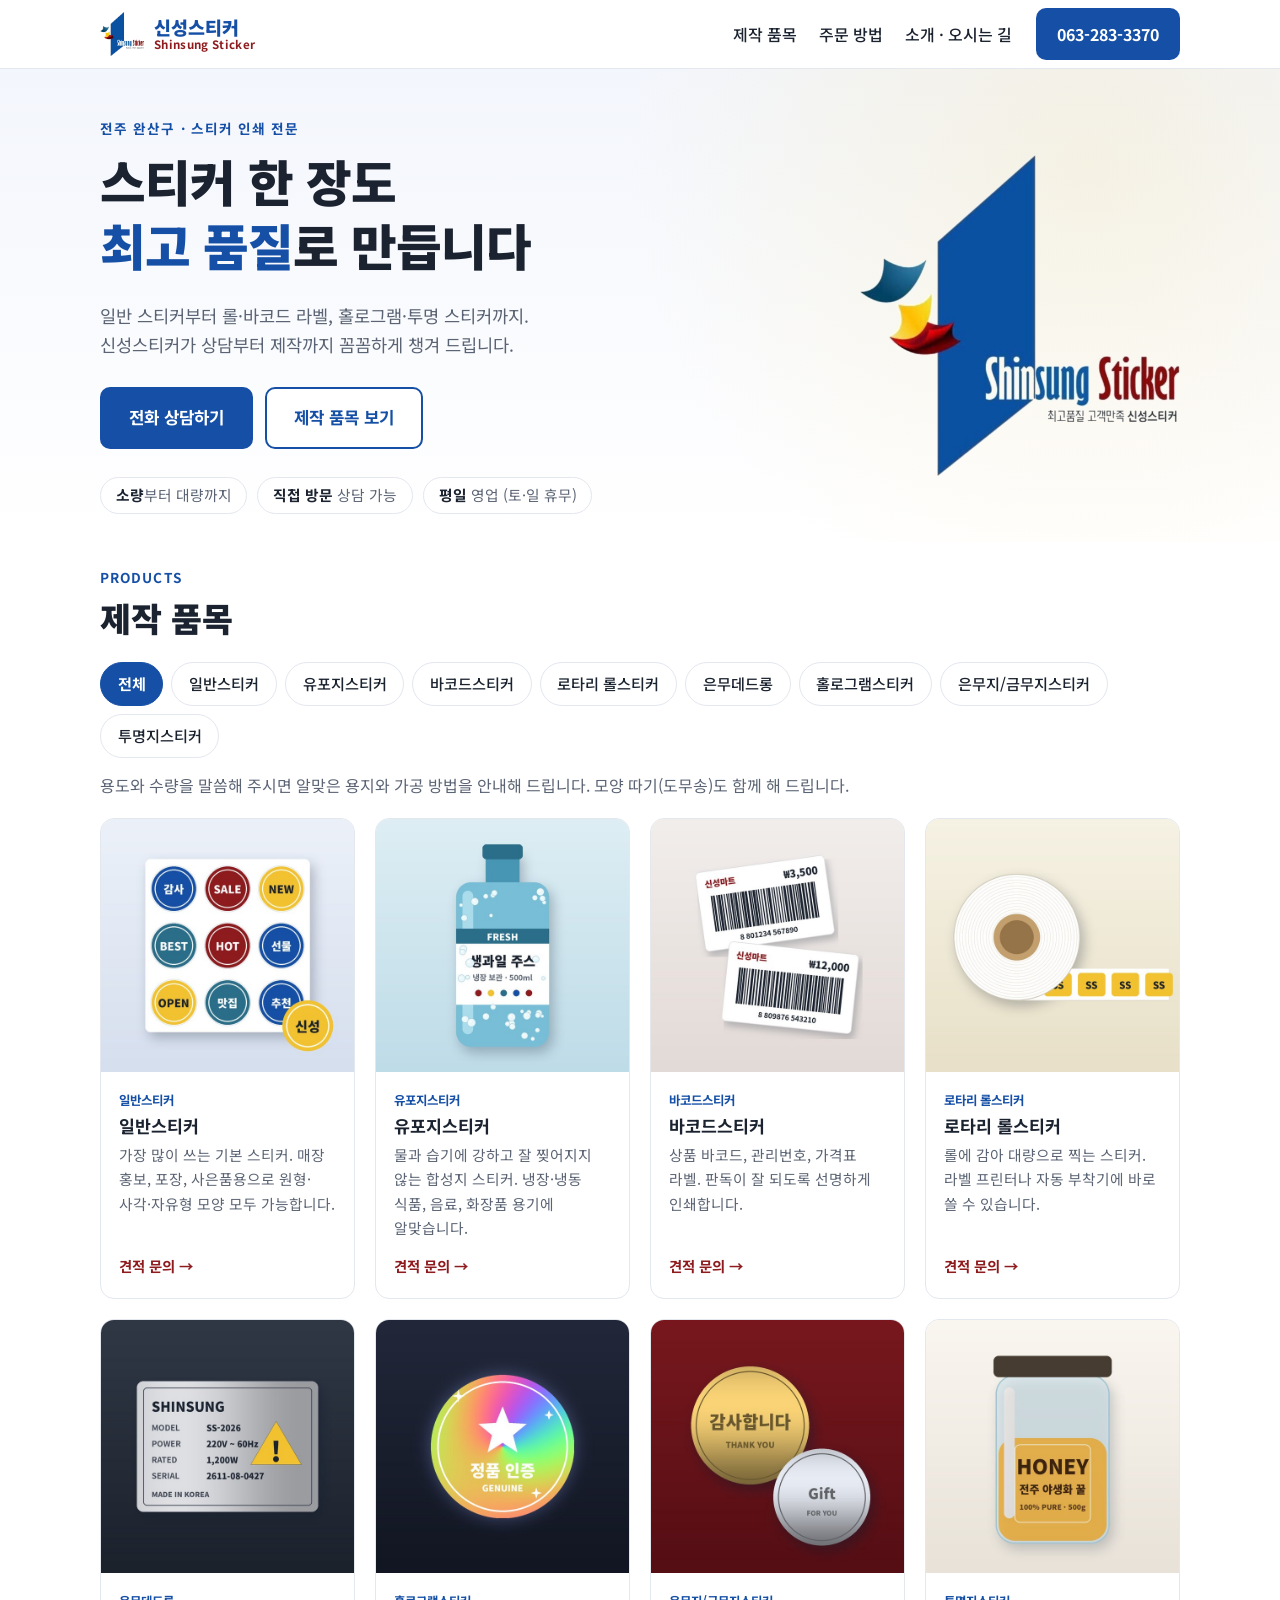
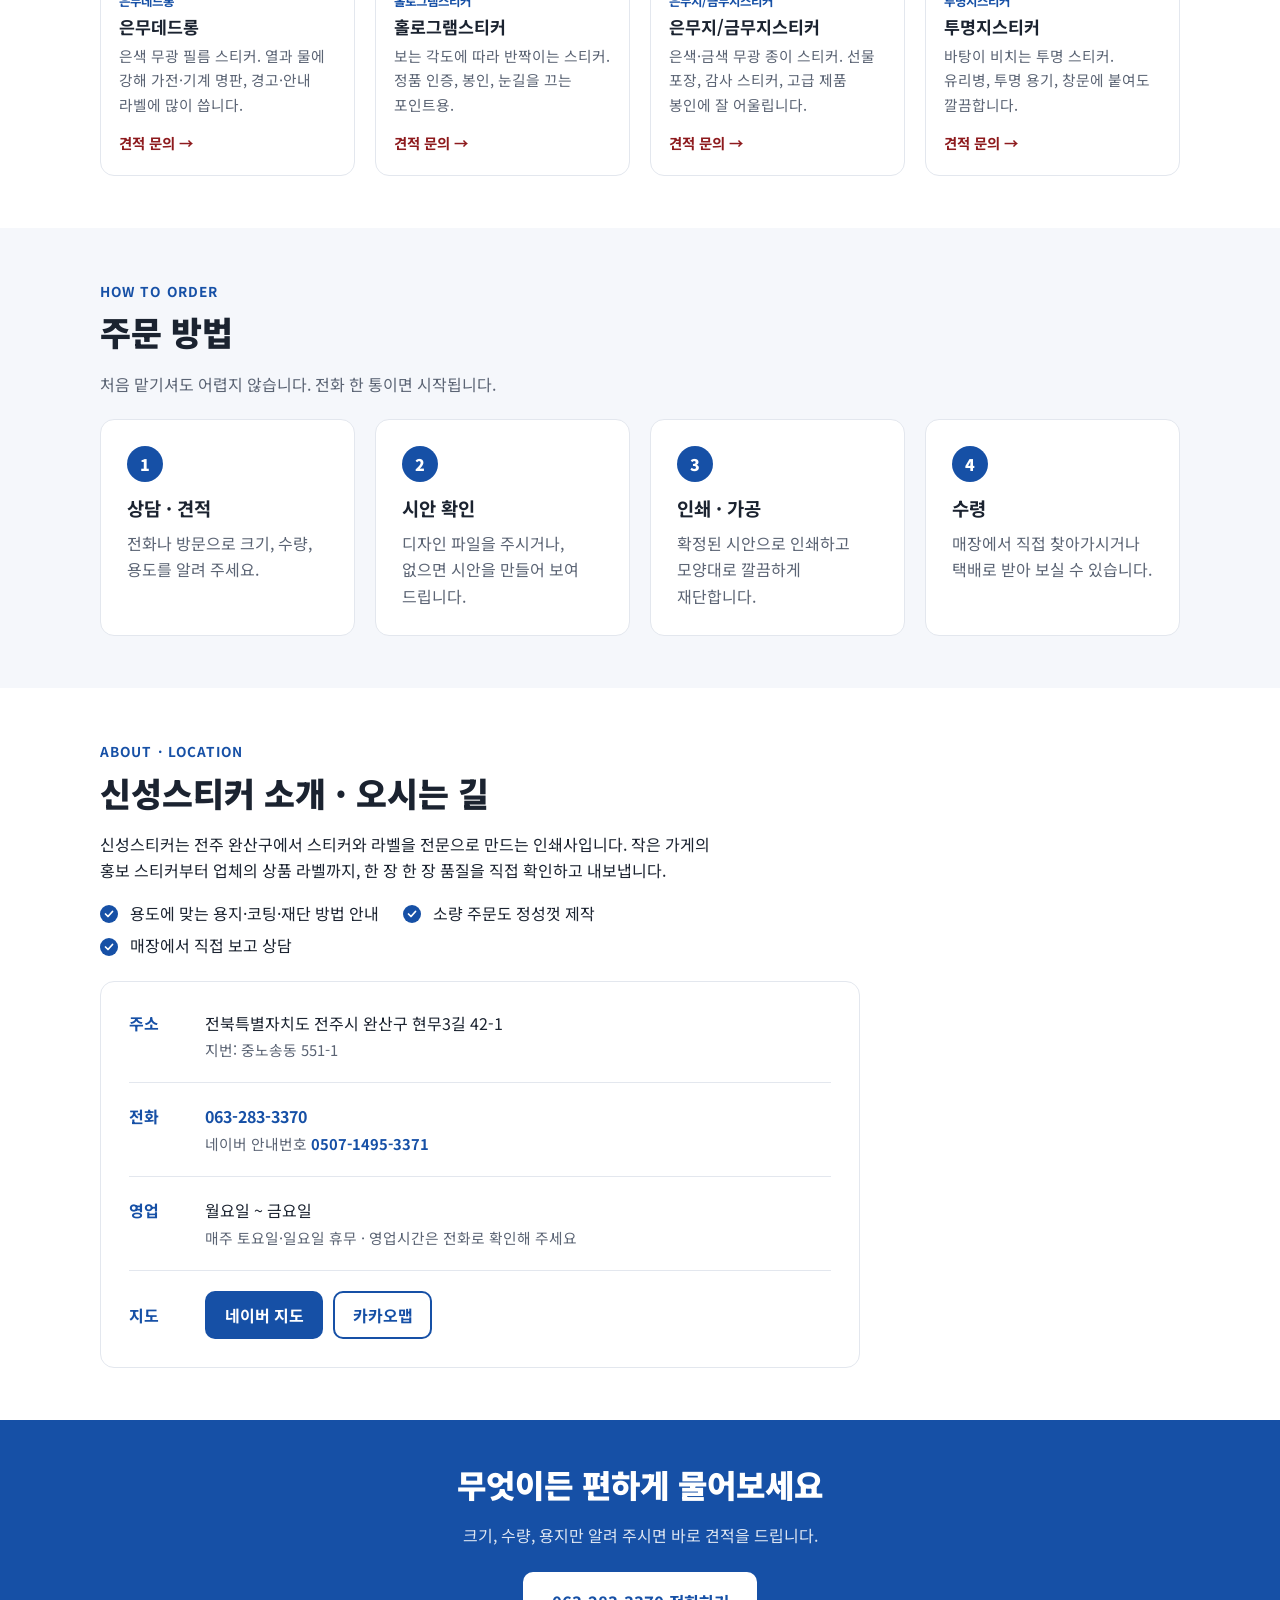
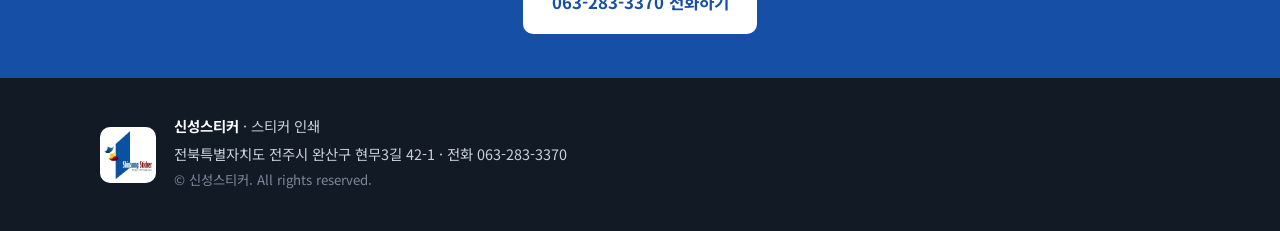
==== commit 835fe57c: "회사 소개를 오시는 길에 합치고 지도 버튼을 같은 상자로 - ABOUT 구역 삭제, 소개 문장·강점 3가지를 "신성스티커 소개 · 오시는 길"로 옮김 - 중복된 연락처 상자와 따로" ====
--- a/index.html
+++ b/index.html
@@ -143,8 +143,7 @@
     <nav class="nav" aria-label="주 메뉴">
       <a href="#products">제작 품목</a>
       <a href="#process">주문 방법</a>
-      <a href="#about">회사 소개</a>
-      <a href="#location">오시는 길</a>
+      <a href="#location">소개 · 오시는 길</a>
     </nav>
     <a href="tel:0632833370" class="btn btn-primary header-call">063-283-3370</a>
   </div>
@@ -309,45 +308,21 @@
     </div>
   </section>
 
-  <!-- 회사 소개 -->
-  <section id="about" class="section">
-    <div class="container about">
-      <div class="about-copy">
-        <p class="eyebrow">ABOUT</p>
-        <h2>최고품질, 고객만족<br>신성스티커</h2>
+  <!-- 오시는 길 -->
+  <section id="location" class="section">
+    <div class="container">
+      <div class="section-head">
+        <p class="eyebrow">ABOUT · LOCATION</p>
+        <h2>신성스티커 소개 · 오시는 길</h2>
         <p>
           신성스티커는 전주 완산구에서 스티커와 라벨을 전문으로 만드는 인쇄사입니다.
           작은 가게의 홍보 스티커부터 업체의 상품 라벨까지, 한 장 한 장 품질을 직접 확인하고 내보냅니다.
         </p>
         <ul class="checks">
-          <li>용도에 맞는 용지·코팅·재단 방법을 안내해 드립니다</li>
-          <li>소량 주문도 정성껏 제작합니다</li>
-          <li>매장에서 직접 보고 상담할 수 있습니다</li>
+          <li>용도에 맞는 용지·코팅·재단 방법 안내</li>
+          <li>소량 주문도 정성껏 제작</li>
+          <li>매장에서 직접 보고 상담</li>
         </ul>
-      </div>
-      <div class="about-panel">
-        <div class="stat">
-          <b>063-283-3370</b>
-          <span>대표 전화</span>
-        </div>
-        <div class="stat">
-          <b>월 ~ 금</b>
-          <span>영업 (토·일 휴무)</span>
-        </div>
-        <div class="stat">
-          <b>전주 완산구</b>
-          <span>현무3길 42-1</span>
-        </div>
-      </div>
-    </div>
-  </section>
-
-  <!-- 오시는 길 -->
-  <section id="location" class="section section-alt">
-    <div class="container">
-      <div class="section-head">
-        <p class="eyebrow">LOCATION</p>
-        <h2>오시는 길 · 연락처</h2>
       </div>
       <div class="location">
         <dl class="info">
@@ -369,15 +344,14 @@
             <dt>영업</dt>
             <dd>월요일 ~ 금요일<br><span class="muted">매주 토요일·일요일 휴무 · 영업시간은 전화로 확인해 주세요</span></dd>
           </div>
+          <div>
+            <dt>지도</dt>
+            <dd class="map-actions">
+              <a class="btn btn-primary" href="https://map.naver.com/p/search/%EC%A0%84%EC%A3%BC%20%EC%8B%A0%EC%84%B1%EC%8A%A4%ED%8B%B0%EC%BB%A4" target="_blank" rel="noopener">네이버 지도</a>
+              <a class="btn btn-outline" href="https://map.kakao.com/?q=%EC%A0%84%EC%A3%BC%20%EC%8B%A0%EC%84%B1%EC%8A%A4%ED%8B%B0%EC%BB%A4" target="_blank" rel="noopener">카카오맵</a>
+            </dd>
+          </div>
         </dl>
-        <div class="map-card">
-          <svg class="map-pin" viewBox="0 0 24 24" aria-hidden="true"><path d="M12 22s7-6.2 7-12a7 7 0 1 0-14 0c0 5.8 7 12 7 12z"/><circle cx="12" cy="10" r="2.5"/></svg>
-          <p><b>신성스티커</b><br>전주시 완산구 현무3길 42-1</p>
-          <div class="map-actions">
-            <a class="btn btn-primary" href="https://map.naver.com/p/search/%EC%A0%84%EC%A3%BC%20%EC%8B%A0%EC%84%B1%EC%8A%A4%ED%8B%B0%EC%BB%A4" target="_blank" rel="noopener">네이버 지도</a>
-            <a class="btn btn-outline" href="https://map.kakao.com/?q=%EC%A0%84%EC%A3%BC%20%EC%8B%A0%EC%84%B1%EC%8A%A4%ED%8B%B0%EC%BB%A4" target="_blank" rel="noopener">카카오맵</a>
-          </div>
-        </div>
       </div>
     </div>
   </section>
--- a/style.css
+++ b/style.css
@@ -152,45 +152,24 @@
   background: var(--blue); color: #fff; font-weight: 900; margin-bottom: 14px;
 }
 
-/* 소개 */
-.about { display: grid; grid-template-columns: 1.1fr .9fr; gap: 48px; align-items: center; }
-.about h2 { font-size: clamp(1.6rem, 3vw, 2.1rem); font-weight: 900; }
-.about-copy > p { color: var(--sub); }
-.checks { list-style: none; padding: 0; margin: 0; }
-.checks li { padding-left: 30px; position: relative; margin-bottom: 10px; }
+/* 소개 체크 목록 */
+.checks { list-style: none; padding: 0; margin: 0; display: flex; flex-wrap: wrap; gap: 6px 24px; }
+.checks li { padding-left: 30px; position: relative; margin: 0; }
 .checks li::before {
   content: ""; position: absolute; left: 0; top: .35em; width: 18px; height: 18px; border-radius: 50%;
   background: var(--blue) url("data:image/svg+xml,%3Csvg xmlns='http://www.w3.org/2000/svg' viewBox='0 0 24 24' fill='none' stroke='white' stroke-width='3.5' stroke-linecap='round' stroke-linejoin='round'%3E%3Cpath d='M5 12l5 5 9-10'/%3E%3C/svg%3E") center/12px no-repeat;
 }
-.about-panel {
-  background: var(--blue); color: #fff; border-radius: 20px; padding: 32px;
-  display: grid; gap: 22px; box-shadow: var(--shadow);
-  position: relative; overflow: hidden;
-}
-.about-panel::before {
-  content: ""; position: absolute; right: -40px; top: -40px; width: 140px; height: 140px;
-  background: var(--yellow); opacity: .18; transform: rotate(20deg); border-radius: 18px;
-}
-.stat { display: flex; flex-direction: column; border-bottom: 1px solid rgba(255,255,255,.2); padding-bottom: 18px; }
-.stat:last-child { border-bottom: 0; padding-bottom: 0; }
-.stat b { font-size: 1.45rem; font-weight: 900; }
-.stat span { opacity: .8; }
 
 /* 오시는 길 */
-.location { display: grid; grid-template-columns: 1fr 1fr; gap: 28px; align-items: stretch; }
+.location { max-width: 760px; }
 .info { margin: 0; background: #fff; border-radius: var(--radius); border: 1px solid var(--line); padding: 8px 28px; }
-.info > div { display: grid; grid-template-columns: 64px 1fr; gap: 12px; padding: 20px 0; border-bottom: 1px solid var(--line); }
-.info > div:last-child { border-bottom: 0; }
+.info > div { display: grid; grid-template-columns: 64px 1fr; gap: 12px; padding: 20px 0; border-bottom: 1px solid var(--line); align-items: baseline; }
+.info > div:last-child { border-bottom: 0; align-items: center; }
 .info dt { font-weight: 700; color: var(--blue); }
 .info dd { margin: 0; }
 .info a { font-weight: 700; text-decoration: none; }
-.map-card {
-  background: linear-gradient(135deg, #e7eefa, #fff); border: 1px solid var(--line);
-  border-radius: var(--radius); padding: 32px; display: flex; flex-direction: column;
-  align-items: center; justify-content: center; text-align: center;
-}
-.map-pin { width: 52px; height: 52px; fill: var(--red); stroke: #fff; stroke-width: 1.2; margin-bottom: 12px; }
-.map-actions { display: flex; gap: 10px; flex-wrap: wrap; justify-content: center; }
+.map-actions { display: flex; gap: 10px; flex-wrap: wrap; }
+.map-actions .btn { padding: .55em 1.1em; }
 
 /* 마지막 안내 */
 .cta { background: var(--blue); color: #fff; padding: 44px 0; text-align: center; }
@@ -211,7 +190,7 @@
 @media (max-width: 900px) {
   .nav { display: none; }
   .header-call { margin-left: auto; }
-  .hero-inner, .about, .location { grid-template-columns: 1fr; }
+  .hero-inner { grid-template-columns: 1fr; }
   .hero-logo { display: none; }
   .products { grid-template-columns: repeat(2, 1fr); }
   .steps { grid-template-columns: repeat(2, 1fr); }
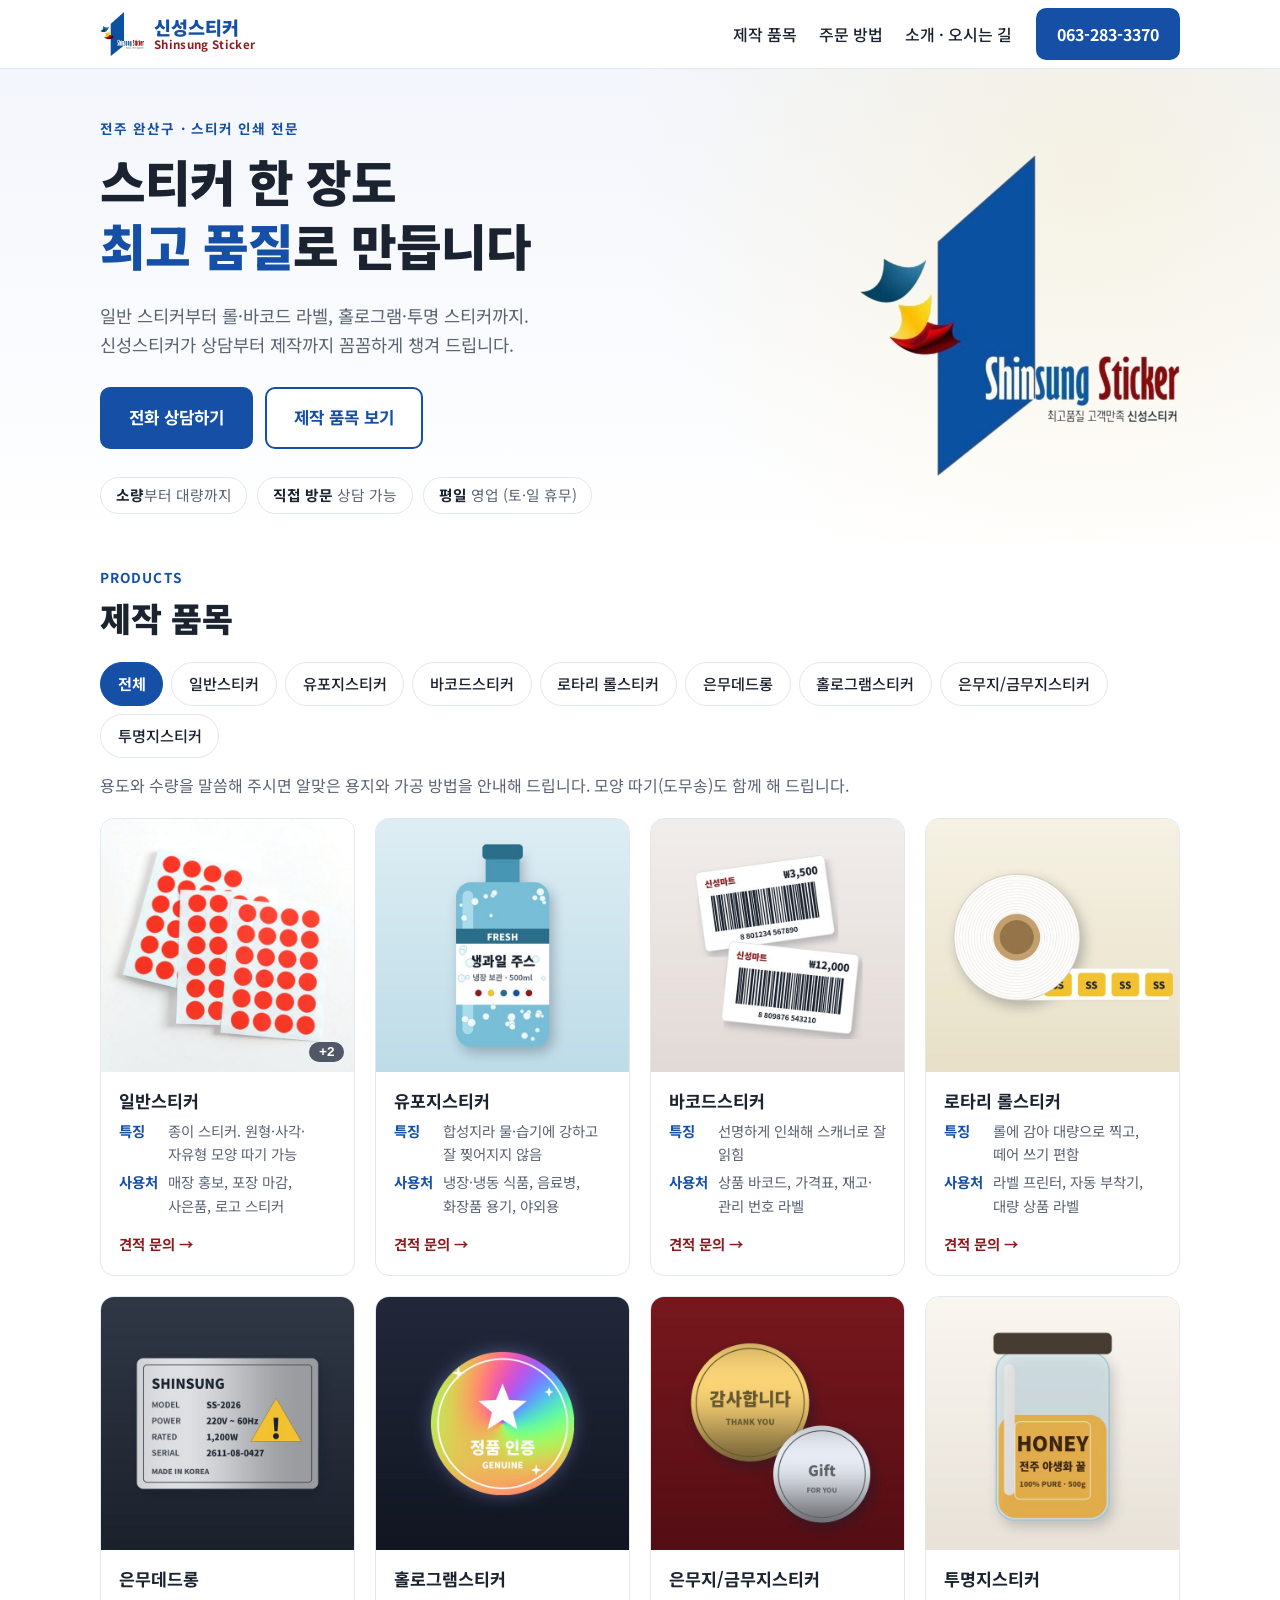
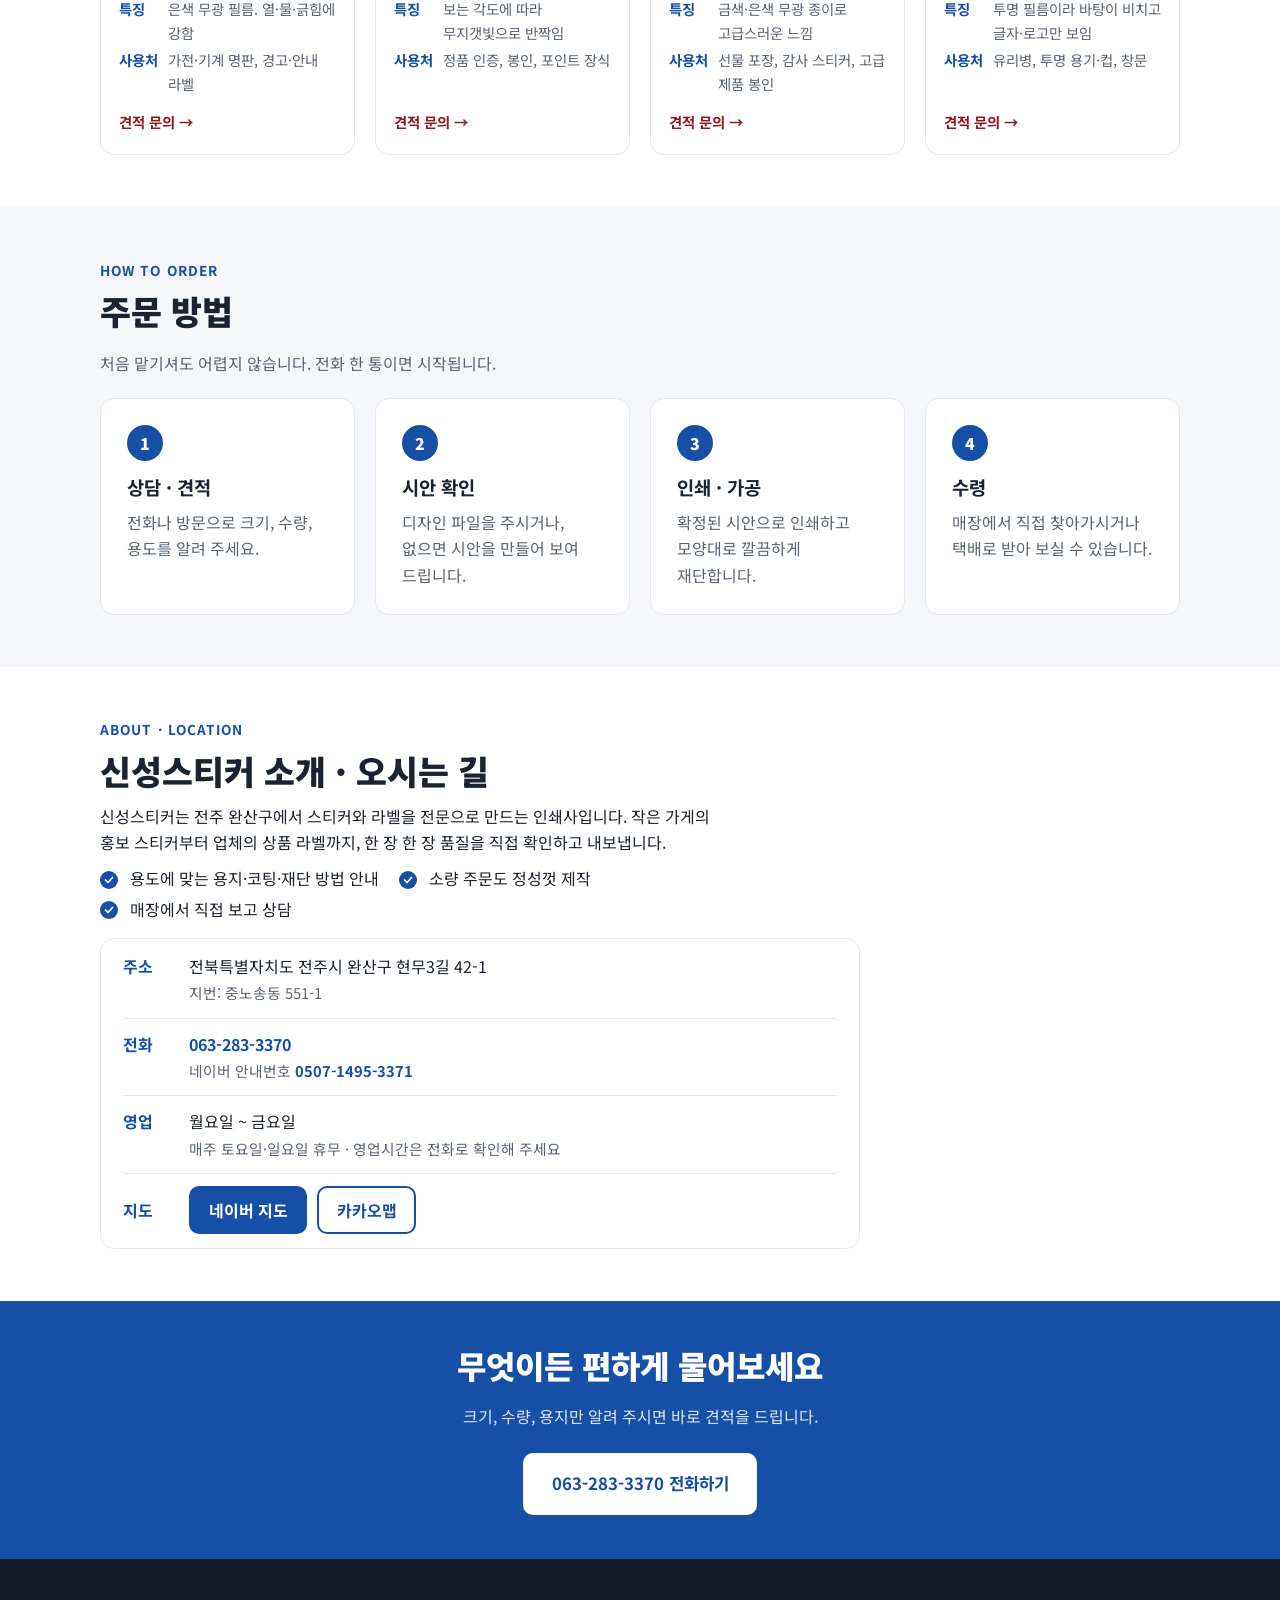
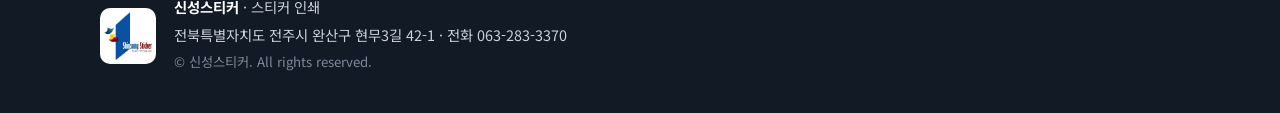
==== commit f84bc063: "제작 품목: 전체 탭은 종류별 대표 카드, 일반스티커 실제 사진 3장 - 전체 탭은 품목마다 대표 카드 1장(+N 표시)과 종류 설명(특징·사용처) - 품목 탭은 그 품목 사진 카" ====
--- a/index.html
+++ b/index.html
@@ -198,72 +198,130 @@
       </div>
       <p class="cat-desc" id="cat-desc">용도와 수량을 말씀해 주시면 알맞은 용지와 가공 방법을 안내해 드립니다. 모양 따기(도무송)도 함께 해 드립니다.</p>
       <div class="products">
-        <article class="product" data-cat="normal">
-          <button type="button" class="product-media" data-cat="normal" aria-label="일반스티커만 보기"><img src="images/products/normal.jpg" alt="일반스티커 제작 예시 - 전주 신성스티커" loading="lazy" width="600" height="600"></button>
-          <div class="product-body">
+        <article class="product" data-cat="normal" data-rep>
+          <button type="button" class="product-media" data-cat="normal" aria-label="일반스티커만 보기"><img src="images/products/normal-1.jpg" alt="원형 스티커 제작 예시 - 전주 신성스티커" loading="lazy" width="600" height="600"><span class="more">+2</span></button>
+          <div class="product-body body-type">
+            <h3>일반스티커</h3>
+            <dl class="type-info"><dt>특징</dt><dd>종이 스티커. 원형·사각·자유형 모양 따기 가능</dd><dt>사용처</dt><dd>매장 홍보, 포장 마감, 사은품, 로고 스티커</dd></dl>
+            <a href="tel:0632833370" class="product-ask">견적 문의</a>
+          </div>
+          <div class="product-body body-item">
             <span class="product-cat">일반스티커</span>
-            <h3>일반스티커</h3>
-            <p>가장 많이 쓰는 기본 스티커. 매장 홍보, 포장, 사은품용으로 원형·사각·자유형 모양 모두 가능합니다.</p>
-            <a href="tel:0632833370" class="product-ask">견적 문의</a>
-          </div>
-        </article>
-        <article class="product" data-cat="yupo">
+            <h3>원형 스티커</h3>
+            <p>한 장에 여러 개씩 찍는 동그란 스티커. 표시·분류용, 봉인, 포장 마감에 많이 씁니다.</p>
+            <a href="tel:0632833370" class="product-ask">견적 문의</a>
+          </div>
+        </article>
+        <article class="product" data-cat="normal" hidden>
+          <button type="button" class="product-media" data-cat="normal" aria-label="일반스티커만 보기"><img src="images/products/normal-2.jpg" alt="컬러 원형 스티커 제작 예시 - 전주 신성스티커" loading="lazy" width="600" height="600"></button>
+          <div class="product-body body-item">
+            <span class="product-cat">일반스티커</span>
+            <h3>컬러 원형 스티커</h3>
+            <p>원하는 색으로 찍는 원형 스티커. 색깔별로 구분·표시할 때 좋습니다.</p>
+            <a href="tel:0632833370" class="product-ask">견적 문의</a>
+          </div>
+        </article>
+        <article class="product" data-cat="normal" hidden>
+          <button type="button" class="product-media" data-cat="normal" aria-label="일반스티커만 보기"><img src="images/products/normal-3.jpg" alt="반짝이 원형 스티커 제작 예시 - 전주 신성스티커" loading="lazy" width="600" height="600"></button>
+          <div class="product-body body-item">
+            <span class="product-cat">일반스티커</span>
+            <h3>반짝이 원형 스티커</h3>
+            <p>반짝이는 펄 느낌의 원형 스티커. 여러 색을 한 장에 함께 찍을 수 있습니다.</p>
+            <a href="tel:0632833370" class="product-ask">견적 문의</a>
+          </div>
+        </article>
+        <article class="product" data-cat="yupo" data-rep>
           <button type="button" class="product-media" data-cat="yupo" aria-label="유포지스티커만 보기"><img src="images/products/yupo.jpg" alt="유포지스티커 제작 예시 - 전주 신성스티커" loading="lazy" width="600" height="600"></button>
-          <div class="product-body">
+          <div class="product-body body-type">
+            <h3>유포지스티커</h3>
+            <dl class="type-info"><dt>특징</dt><dd>합성지라 물·습기에 강하고 잘 찢어지지 않음</dd><dt>사용처</dt><dd>냉장·냉동 식품, 음료병, 화장품 용기, 야외용</dd></dl>
+            <a href="tel:0632833370" class="product-ask">견적 문의</a>
+          </div>
+          <div class="product-body body-item">
             <span class="product-cat">유포지스티커</span>
             <h3>유포지스티커</h3>
             <p>물과 습기에 강하고 잘 찢어지지 않는 합성지 스티커. 냉장·냉동 식품, 음료, 화장품 용기에 알맞습니다.</p>
             <a href="tel:0632833370" class="product-ask">견적 문의</a>
           </div>
         </article>
-        <article class="product" data-cat="barcode">
+        <article class="product" data-cat="barcode" data-rep>
           <button type="button" class="product-media" data-cat="barcode" aria-label="바코드스티커만 보기"><img src="images/products/barcode.jpg" alt="바코드스티커 제작 예시 - 전주 신성스티커" loading="lazy" width="600" height="600"></button>
-          <div class="product-body">
+          <div class="product-body body-type">
+            <h3>바코드스티커</h3>
+            <dl class="type-info"><dt>특징</dt><dd>선명하게 인쇄해 스캐너로 잘 읽힘</dd><dt>사용처</dt><dd>상품 바코드, 가격표, 재고·관리 번호 라벨</dd></dl>
+            <a href="tel:0632833370" class="product-ask">견적 문의</a>
+          </div>
+          <div class="product-body body-item">
             <span class="product-cat">바코드스티커</span>
             <h3>바코드스티커</h3>
             <p>상품 바코드, 관리번호, 가격표 라벨. 판독이 잘 되도록 선명하게 인쇄합니다.</p>
             <a href="tel:0632833370" class="product-ask">견적 문의</a>
           </div>
         </article>
-        <article class="product" data-cat="roll">
+        <article class="product" data-cat="roll" data-rep>
           <button type="button" class="product-media" data-cat="roll" aria-label="로타리 롤스티커만 보기"><img src="images/products/roll.jpg" alt="로타리 롤스티커 제작 예시 - 전주 신성스티커" loading="lazy" width="600" height="600"></button>
-          <div class="product-body">
+          <div class="product-body body-type">
+            <h3>로타리 롤스티커</h3>
+            <dl class="type-info"><dt>특징</dt><dd>롤에 감아 대량으로 찍고, 떼어 쓰기 편함</dd><dt>사용처</dt><dd>라벨 프린터, 자동 부착기, 대량 상품 라벨</dd></dl>
+            <a href="tel:0632833370" class="product-ask">견적 문의</a>
+          </div>
+          <div class="product-body body-item">
             <span class="product-cat">로타리 롤스티커</span>
             <h3>로타리 롤스티커</h3>
             <p>롤에 감아 대량으로 찍는 스티커. 라벨 프린터나 자동 부착기에 바로 쓸 수 있습니다.</p>
             <a href="tel:0632833370" class="product-ask">견적 문의</a>
           </div>
         </article>
-        <article class="product" data-cat="silver-pet">
+        <article class="product" data-cat="silver-pet" data-rep>
           <button type="button" class="product-media" data-cat="silver-pet" aria-label="은무데드롱만 보기"><img src="images/products/silver-pet.jpg" alt="은무데드롱 제작 예시 - 전주 신성스티커" loading="lazy" width="600" height="600"></button>
-          <div class="product-body">
+          <div class="product-body body-type">
+            <h3>은무데드롱</h3>
+            <dl class="type-info"><dt>특징</dt><dd>은색 무광 필름. 열·물·긁힘에 강함</dd><dt>사용처</dt><dd>가전·기계 명판, 경고·안내 라벨</dd></dl>
+            <a href="tel:0632833370" class="product-ask">견적 문의</a>
+          </div>
+          <div class="product-body body-item">
             <span class="product-cat">은무데드롱</span>
             <h3>은무데드롱</h3>
             <p>은색 무광 필름 스티커. 열과 물에 강해 가전·기계 명판, 경고·안내 라벨에 많이 씁니다.</p>
             <a href="tel:0632833370" class="product-ask">견적 문의</a>
           </div>
         </article>
-        <article class="product" data-cat="hologram">
+        <article class="product" data-cat="hologram" data-rep>
           <button type="button" class="product-media" data-cat="hologram" aria-label="홀로그램스티커만 보기"><img src="images/products/hologram.jpg" alt="홀로그램스티커 제작 예시 - 전주 신성스티커" loading="lazy" width="600" height="600"></button>
-          <div class="product-body">
+          <div class="product-body body-type">
+            <h3>홀로그램스티커</h3>
+            <dl class="type-info"><dt>특징</dt><dd>보는 각도에 따라 무지갯빛으로 반짝임</dd><dt>사용처</dt><dd>정품 인증, 봉인, 포인트 장식</dd></dl>
+            <a href="tel:0632833370" class="product-ask">견적 문의</a>
+          </div>
+          <div class="product-body body-item">
             <span class="product-cat">홀로그램스티커</span>
             <h3>홀로그램스티커</h3>
             <p>보는 각도에 따라 반짝이는 스티커. 정품 인증, 봉인, 눈길을 끄는 포인트용.</p>
             <a href="tel:0632833370" class="product-ask">견적 문의</a>
           </div>
         </article>
-        <article class="product" data-cat="metallic">
+        <article class="product" data-cat="metallic" data-rep>
           <button type="button" class="product-media" data-cat="metallic" aria-label="은무지/금무지스티커만 보기"><img src="images/products/metallic.jpg" alt="은무지/금무지스티커 제작 예시 - 전주 신성스티커" loading="lazy" width="600" height="600"></button>
-          <div class="product-body">
+          <div class="product-body body-type">
+            <h3>은무지/금무지스티커</h3>
+            <dl class="type-info"><dt>특징</dt><dd>금색·은색 무광 종이로 고급스러운 느낌</dd><dt>사용처</dt><dd>선물 포장, 감사 스티커, 고급 제품 봉인</dd></dl>
+            <a href="tel:0632833370" class="product-ask">견적 문의</a>
+          </div>
+          <div class="product-body body-item">
             <span class="product-cat">은무지/금무지스티커</span>
             <h3>은무지/금무지스티커</h3>
             <p>은색·금색 무광 종이 스티커. 선물 포장, 감사 스티커, 고급 제품 봉인에 잘 어울립니다.</p>
             <a href="tel:0632833370" class="product-ask">견적 문의</a>
           </div>
         </article>
-        <article class="product" data-cat="clear">
+        <article class="product" data-cat="clear" data-rep>
           <button type="button" class="product-media" data-cat="clear" aria-label="투명지스티커만 보기"><img src="images/products/clear.jpg" alt="투명지스티커 제작 예시 - 전주 신성스티커" loading="lazy" width="600" height="600"></button>
-          <div class="product-body">
+          <div class="product-body body-type">
+            <h3>투명지스티커</h3>
+            <dl class="type-info"><dt>특징</dt><dd>투명 필름이라 바탕이 비치고 글자·로고만 보임</dd><dt>사용처</dt><dd>유리병, 투명 용기·컵, 창문</dd></dl>
+            <a href="tel:0632833370" class="product-ask">견적 문의</a>
+          </div>
+          <div class="product-body body-item">
             <span class="product-cat">투명지스티커</span>
             <h3>투명지스티커</h3>
             <p>바탕이 비치는 투명 스티커. 유리병, 투명 용기, 창문에 붙여도 깔끔합니다.</p>
@@ -399,8 +457,10 @@
           t.setAttribute('aria-selected', on);
         });
         items.forEach(function (it) {
-          it.hidden = cat !== 'all' && it.dataset.cat !== cat;
+          // 전체: 품목마다 대표 카드만, 품목 탭: 그 품목 카드 모두
+          it.hidden = cat === 'all' ? !it.hasAttribute('data-rep') : it.dataset.cat !== cat;
         });
+        document.querySelector('.products').classList.toggle('is-cat', cat !== 'all');
         desc.textContent = tab.dataset.desc;
         tab.scrollIntoView({ block: 'nearest', inline: 'center', behavior: 'smooth' });
       });
--- a/style.css
+++ b/style.css
@@ -123,6 +123,17 @@
 }
 .product-media img { width: 100%; height: 100%; object-fit: cover; transition: transform .3s; }
 .product-media:hover img { transform: scale(1.04); }
+.product-media { position: relative; }
+.more {
+  position: absolute; right: 10px; bottom: 10px; padding: .2em .7em; border-radius: 999px;
+  background: rgba(20, 30, 50, .72); color: #fff; font-size: .85rem; font-weight: 700;
+}
+.products.is-cat .more { display: none; }
+.products:not(.is-cat) .product[data-rep] .body-item,
+.products.is-cat .body-type { display: none; }
+.type-info { margin: 0 0 14px; display: grid; grid-template-columns: auto 1fr; gap: 4px 10px; font-size: .9rem; }
+.type-info dt { font-weight: 700; color: var(--blue); white-space: nowrap; }
+.type-info dd { margin: 0; color: var(--sub); }
 .product-media:focus-visible { outline: 3px solid var(--blue); outline-offset: -3px; }
 .ph {
   width: 100%; height: 100%; display: flex; flex-direction: column;
@@ -153,7 +164,7 @@
 }
 
 /* 소개 체크 목록 */
-.checks { list-style: none; padding: 0; margin: 0; display: flex; flex-wrap: wrap; gap: 6px 24px; }
+.checks { list-style: none; padding: 0; margin: 0; display: flex; flex-wrap: wrap; gap: 4px 20px; }
 .checks li { padding-left: 30px; position: relative; margin: 0; }
 .checks li::before {
   content: ""; position: absolute; left: 0; top: .35em; width: 18px; height: 18px; border-radius: 50%;
@@ -161,9 +172,12 @@
 }
 
 /* 오시는 길 */
+#location .section-head { margin-bottom: 16px; }
+#location .section-head h2 { margin-bottom: .35em; }
+#location .section-head p { margin-bottom: .6em; line-height: 1.6; }
 .location { max-width: 760px; }
-.info { margin: 0; background: #fff; border-radius: var(--radius); border: 1px solid var(--line); padding: 8px 28px; }
-.info > div { display: grid; grid-template-columns: 64px 1fr; gap: 12px; padding: 20px 0; border-bottom: 1px solid var(--line); align-items: baseline; }
+.info { margin: 0; background: #fff; border-radius: var(--radius); border: 1px solid var(--line); padding: 2px 22px; }
+.info > div { display: grid; grid-template-columns: 56px 1fr; gap: 10px; padding: 12px 0; border-bottom: 1px solid var(--line); align-items: baseline; }
 .info > div:last-child { border-bottom: 0; align-items: center; }
 .info dt { font-weight: 700; color: var(--blue); }
 .info dd { margin: 0; }
@@ -213,7 +227,9 @@
   .products { gap: 12px; }
   .product-body { padding: 14px 14px 16px; }
   .product p { font-size: .88rem; }
-  .info { padding: 4px 18px; }
+  .type-info { grid-template-columns: 1fr; gap: 0; font-size: .86rem; }
+  .type-info dd + dt { margin-top: 6px; }
+  .info { padding: 0 16px; }
   .footer-inner { flex-direction: column; align-items: flex-start; }
   .mobile-bar {
     display: grid; grid-template-columns: 2fr 1fr; position: fixed; left: 0; right: 0; bottom: 0; z-index: 60;
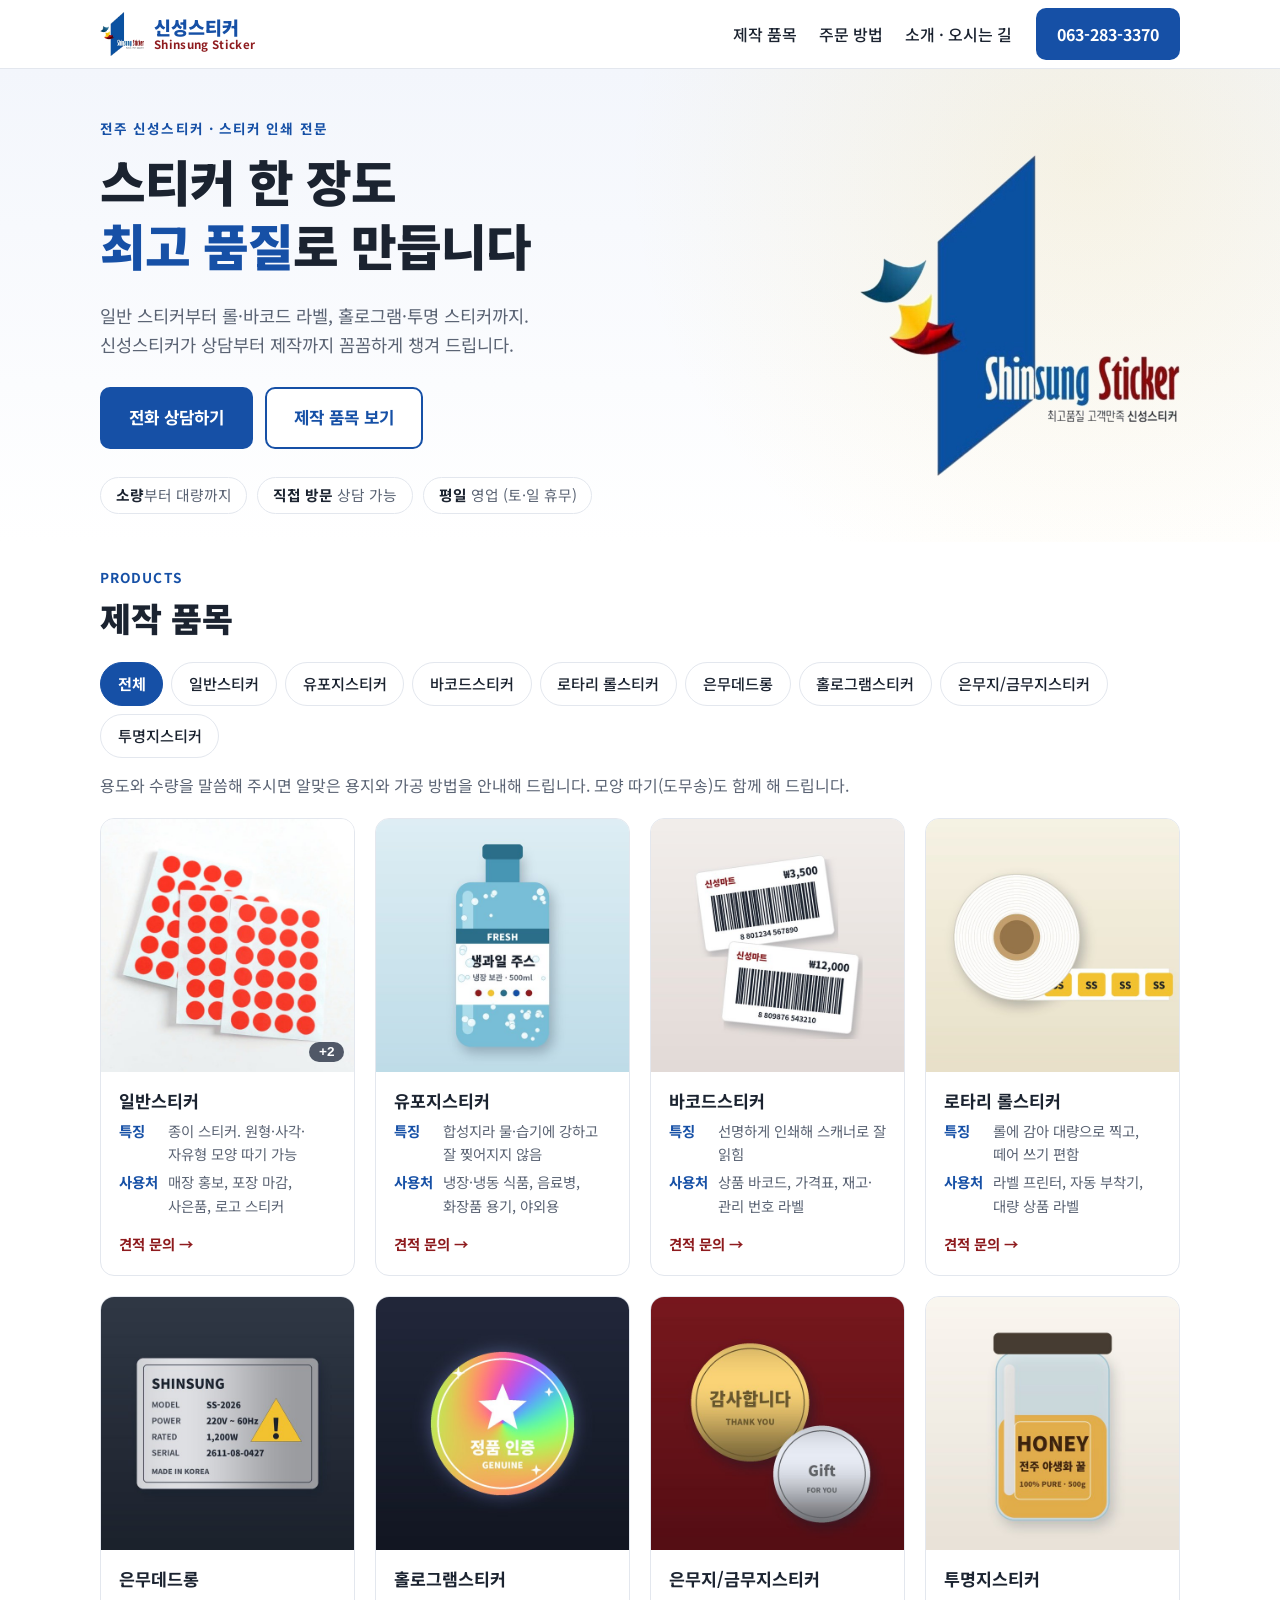
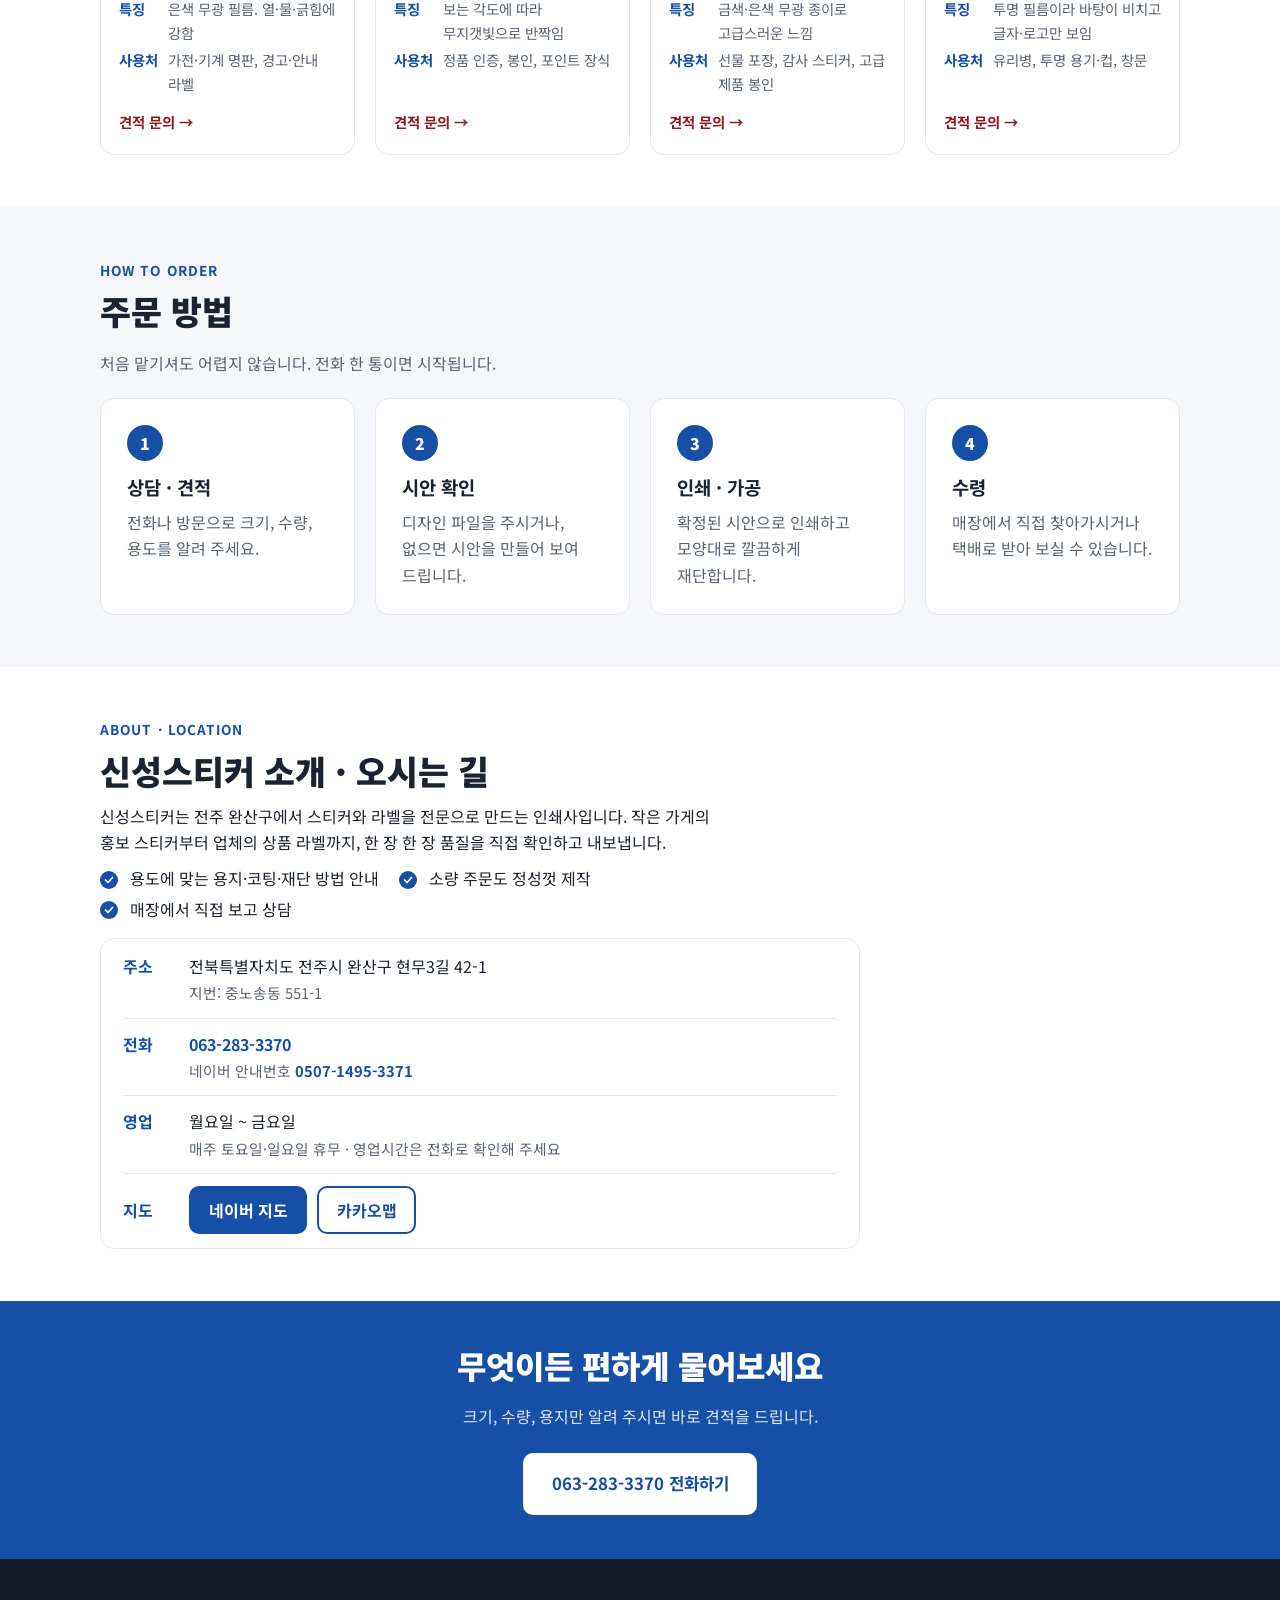
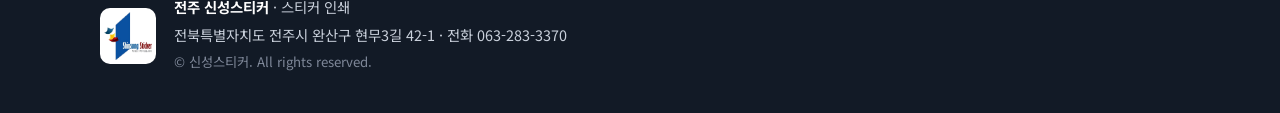
==== commit 19fab880: "검색 정보와 화면에 '전주 신성스티커' 추가 Co-Authored-By: Claude Opus 5.5 <noreply@anthropic.com>" ====
--- a/index.html
+++ b/index.html
@@ -3,9 +3,9 @@
 <head>
   <meta charset="utf-8">
   <meta name="viewport" content="width=device-width, initial-scale=1">
-  <title>전주 스티커 인쇄·라벨 제작 | 신성스티커</title>
-  <meta name="description" content="전주 완산구 스티커 인쇄 전문 신성스티커. 일반스티커, 유포지·바코드·로타리 롤스티커, 은무데드롱, 홀로그램, 금무지·은무지, 투명 스티커를 소량부터 대량까지 제작합니다. 전화 상담 063-283-3370">
-  <meta name="keywords" content="전주 스티커, 전주 스티커 인쇄, 전주 스티커 제작, 전주 라벨, 전주 라벨 인쇄, 전주 인쇄소, 전주 인쇄, 완산구 인쇄, 전북 스티커, 전북 스티커 인쇄, 스티커 인쇄, 스티커 제작, 라벨 스티커, 라벨 인쇄, 소량 스티커, 상품 라벨, 일반스티커, 유포지스티커, 방수 스티커, 바코드스티커, 바코드 라벨, 롤스티커, 로타리 롤스티커, 롤라벨, 은무데드롱, 데드롱 스티커, 명판 스티커, 홀로그램스티커, 정품 인증 스티커, 금무지스티커, 은무지스티커, 투명스티커, 투명지스티커, 도무송, 신성스티커">
+  <title>전주 신성스티커 | 전주 스티커 인쇄·라벨 제작</title>
+  <meta name="description" content="전주 신성스티커 — 전주 완산구 스티커 인쇄 전문. 일반스티커, 유포지·바코드·로타리 롤스티커, 은무데드롱, 홀로그램, 금무지·은무지, 투명 스티커를 소량부터 대량까지 제작합니다. 전화 상담 063-283-3370">
+  <meta name="keywords" content="전주 스티커, 전주 스티커 인쇄, 전주 스티커 제작, 전주 라벨, 전주 라벨 인쇄, 전주 인쇄소, 전주 인쇄, 완산구 인쇄, 전북 스티커, 전북 스티커 인쇄, 스티커 인쇄, 스티커 제작, 라벨 스티커, 라벨 인쇄, 소량 스티커, 상품 라벨, 일반스티커, 유포지스티커, 방수 스티커, 바코드스티커, 바코드 라벨, 롤스티커, 로타리 롤스티커, 롤라벨, 은무데드롱, 데드롱 스티커, 명판 스티커, 홀로그램스티커, 정품 인증 스티커, 금무지스티커, 은무지스티커, 투명스티커, 투명지스티커, 도무송, 신성스티커, 신성 스티커, 전주 신성스티커, 전주 신성 스티커, 전주신성스티커">
   <meta name="robots" content="index, follow">
   <meta name="author" content="신성스티커">
   <link rel="canonical" href="https://sinsung.dbhouse.net/">
@@ -13,8 +13,8 @@
   <meta property="og:site_name" content="신성스티커">
   <meta property="og:locale" content="ko_KR">
   <meta property="og:url" content="https://sinsung.dbhouse.net/">
-  <meta property="og:title" content="전주 스티커 인쇄·라벨 제작 | 신성스티커">
-  <meta property="og:description" content="일반·유포지·바코드·롤·은무데드롱·홀로그램·금무지·투명 스티커 제작. 전주 완산구 신성스티커, 전화 상담 063-283-3370">
+  <meta property="og:title" content="전주 신성스티커 | 전주 스티커 인쇄·라벨 제작">
+  <meta property="og:description" content="일반·유포지·바코드·롤·은무데드롱·홀로그램·금무지·투명 스티커 제작. 전주 신성스티커(완산구), 전화 상담 063-283-3370">
   <meta property="og:image" content="https://sinsung.dbhouse.net/images/logo.png">
   <meta name="twitter:card" content="summary">
   <link rel="icon" href="images/logo.png">
@@ -27,7 +27,12 @@
     "@context": "https://schema.org",
     "@type": "LocalBusiness",
     "name": "신성스티커",
-    "alternateName": "Shinsung Sticker",
+    "alternateName": [
+      "Shinsung Sticker",
+      "전주 신성스티커",
+      "전주 신성 스티커",
+      "신성 스티커"
+    ],
     "description": "전주 완산구 스티커·라벨 인쇄 전문. 일반, 유포지, 바코드, 로타리 롤, 은무데드롱, 홀로그램, 은무지/금무지, 투명 스티커 제작.",
     "telephone": "063-283-3370",
     "image": "https://sinsung.dbhouse.net/images/logo.png",
@@ -55,7 +60,7 @@
         ]
       }
     ],
-    "keywords": "전주 스티커, 전주 스티커 인쇄, 전주 라벨 인쇄, 롤스티커, 투명스티커, 홀로그램스티커",
+    "keywords": "전주 신성스티커, 전주 스티커, 전주 스티커 인쇄, 전주 라벨 인쇄, 롤스티커, 투명스티커, 홀로그램스티커",
     "hasOfferCatalog": {
       "@type": "OfferCatalog",
       "name": "스티커 제작 품목",
@@ -155,7 +160,7 @@
   <section class="hero">
     <div class="container hero-inner">
       <div class="hero-copy">
-        <p class="eyebrow">전주 완산구 · 스티커 인쇄 전문</p>
+        <p class="eyebrow">전주 신성스티커 · 스티커 인쇄 전문</p>
         <h1>스티커 한 장도<br><span class="accent">최고 품질</span>로 만듭니다</h1>
         <p class="lead">
           일반 스티커부터 롤·바코드 라벨, 홀로그램·투명 스티커까지.<br>
@@ -429,7 +434,7 @@
   <div class="container footer-inner">
     <img src="images/logo.png" alt="" width="56" height="56">
     <div>
-      <p><strong>신성스티커</strong> · 스티커 인쇄</p>
+      <p><strong>전주 신성스티커</strong> · 스티커 인쇄</p>
       <p>전북특별자치도 전주시 완산구 현무3길 42-1 · 전화 063-283-3370</p>
       <p class="muted">© 신성스티커. All rights reserved.</p>
     </div>
